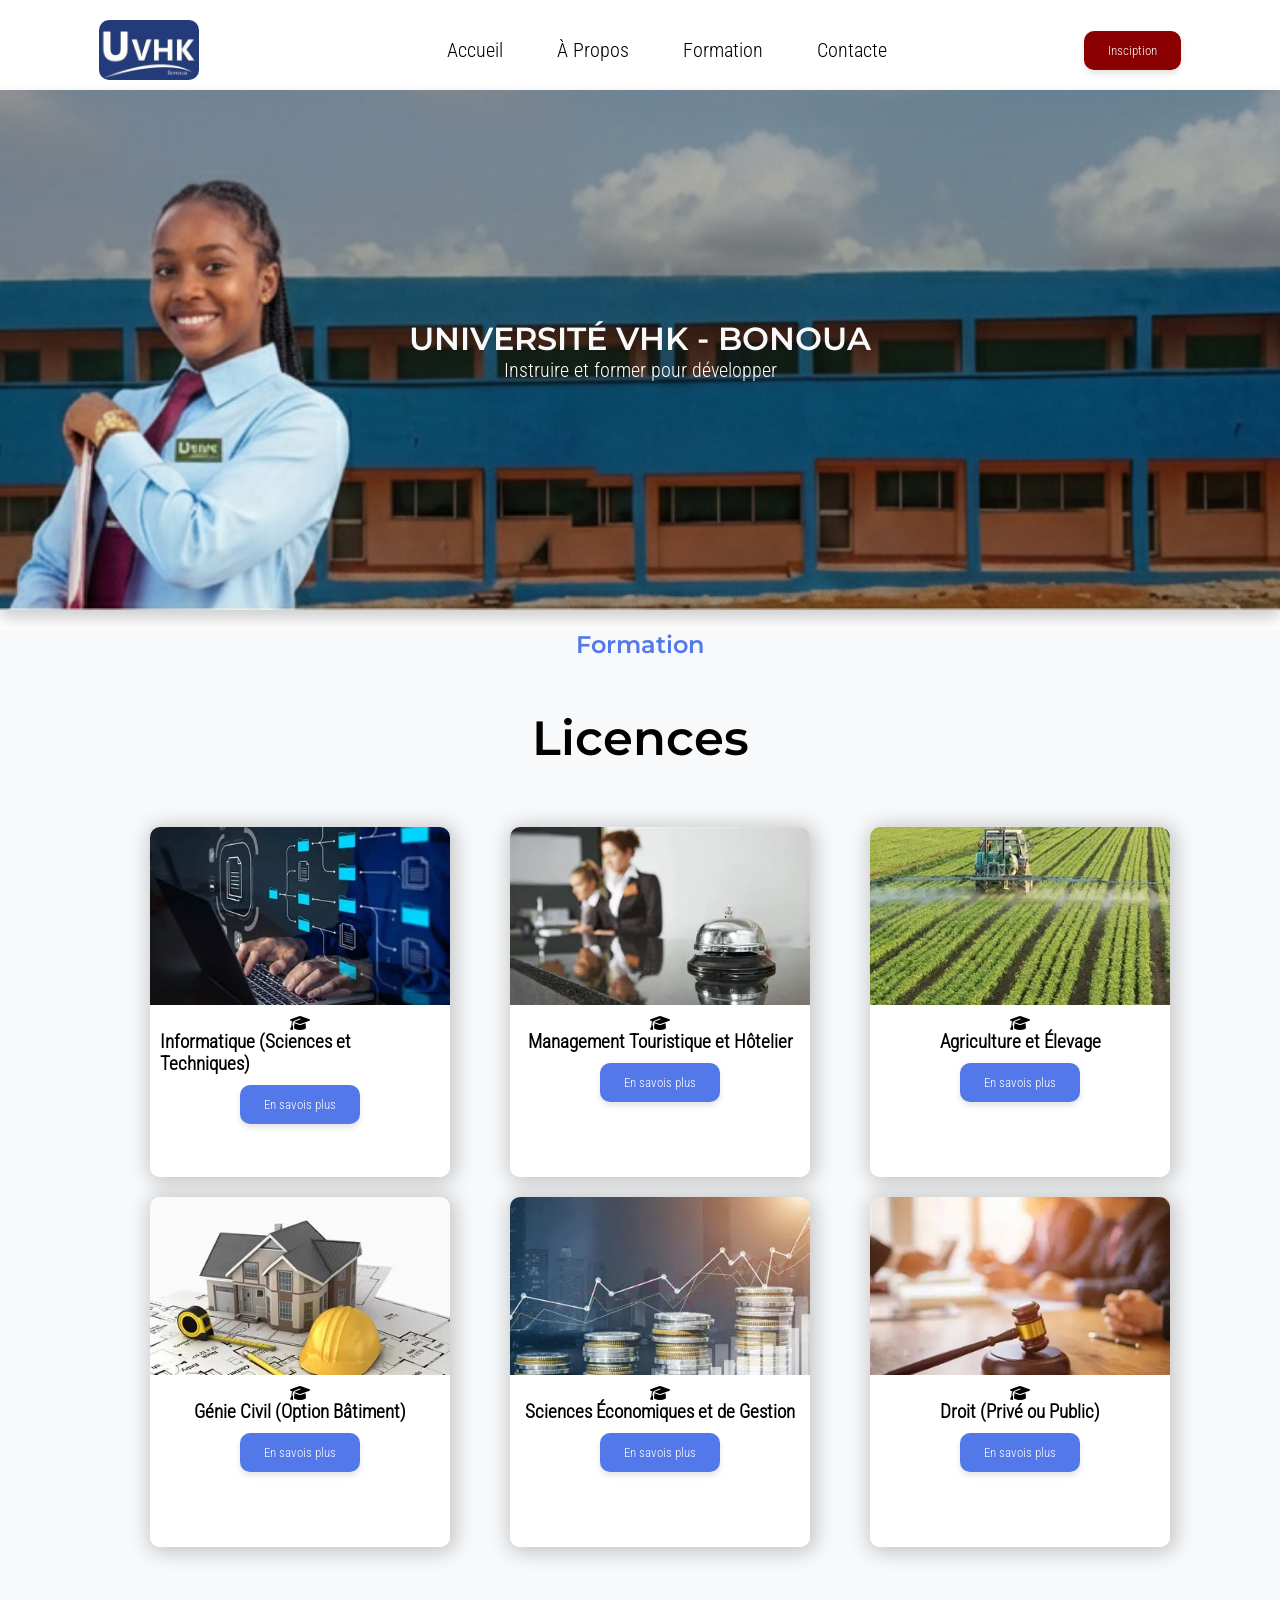
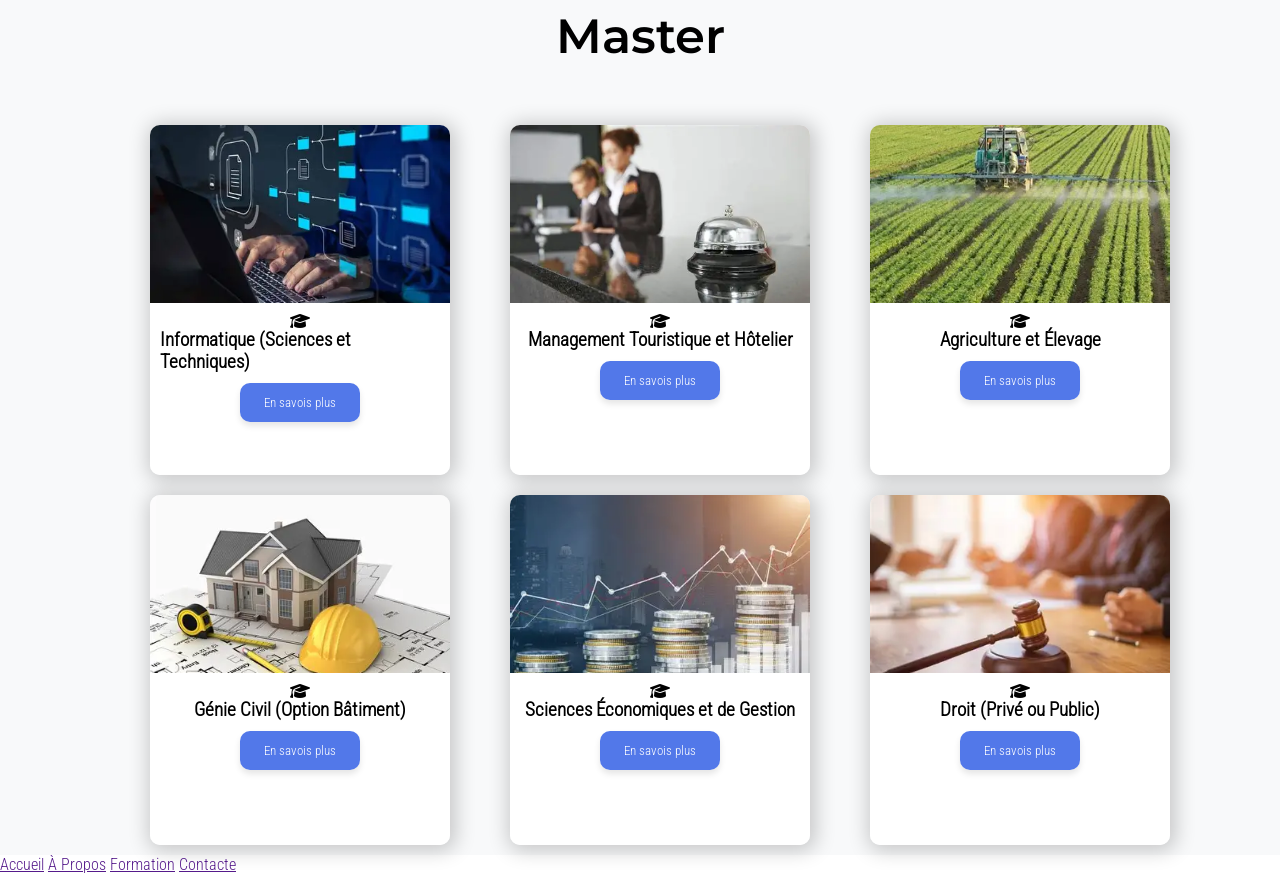
==== index.html @ 83417282 "Ajout des fichiers du site" ====
<!DOCTYPE html>
<html lang="fr">
<head>
    <meta charset="UTF-8">
    <meta name="viewport" content="width=device-width, initial-scale=1.0">
    <link rel="icon" type="img/png" href="/assets/img/logo.webp">
    <link rel="stylesheet" href="./styles/style.css">
    <link rel="stylesheet" href="https://cdnjs.cloudflare.com/ajax/libs/font-awesome/6.5.1/css/all.min.css">
    <title>UVHK</title>
</head>
<body>
    <nav>
        <img src="/assets/img/logo.webp" alt="">
        <div class="ongles">
            <a href="">Accueil</a>
            <a href="">À Propos</a>
            <a href="">Formation</a>
            <a href="">Contacte</a>
        </div>
        <button>Insciption</button>
    </nav>
    <header>
        <h1>UNIVERSITÉ VHK - BONOUA </h1>
        <p>Instruire et former pour développer</p>
    </header>
    <section>
        <div class="main-tittle">
            <h1>Formation</h1>
            <h3 animate__bounce>Licences</h3>
        </div>
        <div class="main-card-top">
            <div class="letf-card">
                <div class="full-card">
                    <div class="card-img">
                        <img src="./assets/img/télécharger.webp" alt="">
                    </div>
                    <div class="card">
                        <i class="fa-sharp fa-solid fa-graduation-cap"></i>
                        <h3>Informatique (Sciences et Techniques)</h3>
                        <button>En savois plus</button>
                    </div>
                </div>
                <div class="full-card">
                    <div class="card-img">
                        <img src="./assets/img/tourisme.webp" alt="">
                    </div>
                    <div class="card">
                        <i class="fa-sharp fa-solid fa-graduation-cap"></i>
                        <h3>Management Touristique et Hôtelier</h3>
                        <button>En savois plus</button>
                    </div>
                </div>   
                <div class="full-card">
                   <div class="card-img">
                        <img src="./assets/img/agriculture(1).webp" alt="">
                    </div>
                    <div class="card">
                        <i class="fa-sharp fa-solid fa-graduation-cap"></i>
                        <h3>Agriculture et Élevage</h3>
                        <button>En savois plus</button>
                    </div> 
                </div>    
            </div>
            <div class="right-card">
                <div class="full-card">
                    <div class="card-img">
                        <img src="/assets/img/batiment.webp" alt="">
                    </div>
                    <div class="card">
                        <i class="fa-sharp fa-solid fa-graduation-cap"></i>
                        <h3>Génie Civil (Option Bâtiment)</h3>
                        <button>En savois plus</button>
                    </div>
                </div>
                <div class="full-card">
                    <div class="card-img">
                        <img src="/assets/img/eco.webp" alt="">
                    </div>
                    <div class="card">
                        <i class="fa-sharp fa-solid fa-graduation-cap"></i>
                        <h3>Sciences Économiques et de Gestion</h3>
                        <button>En savois plus</button>
                    </div>
                </div>
                <div class="full-card">
                    <div class="card-img">
                        <img src="/assets/img/OIP.webp" alt="">
                    </div>
                    <div class="card">
                        <i class="fa-sharp fa-solid fa-graduation-cap"></i>
                        <h3>Droit (Privé ou Public)</h3>
                        <button>En savois plus</button>
                    </div>
                </div>    
            </div>
        </div>
        <div class="main-tittle">
            <h3>Master</h3>
        </div>
        <div class="main-card-bottom">
             <div class="letf-card">
                <div class="full-card">
                    <div class="card-img">
                        <img src="./assets/img/télécharger.webp" alt="">
                    </div>
                    <div class="card">
                        <i class="fa-sharp fa-solid fa-graduation-cap"></i>
                        <h3>Informatique (Sciences et Techniques)</h3>
                        <button>En savois plus</button>
                    </div>
                </div>
                <div class="full-card">
                    <div class="card-img">
                        <img src="./assets/img/tourisme.webp" alt="">
                    </div>
                    <div class="card">
                        <i class="fa-sharp fa-solid fa-graduation-cap"></i>
                        <h3>Management Touristique et Hôtelier</h3>
                        <button>En savois plus</button>
                    </div>
                </div>   
                <div class="full-card">
                   <div class="card-img">
                        <img src="./assets/img/agriculture(1).webp" alt="">
                    </div>
                    <div class="card">
                        <i class="fa-sharp fa-solid fa-graduation-cap"></i>
                        <h3>Agriculture et Élevage</h3>
                        <button>En savois plus</button>
                    </div> 
                </div>    
            </div>
            <div class="right-card">
                <div class="full-card">
                    <div class="card-img">
                        <img src="/assets/img/batiment.webp" alt="">
                    </div>
                    <div class="card">
                        <i class="fa-sharp fa-solid fa-graduation-cap"></i>
                        <h3>Génie Civil (Option Bâtiment)</h3>
                        <button>En savois plus</button>
                    </div>
                </div>
                <div class="full-card">
                    <div class="card-img">
                        <img src="/assets/img/eco.webp" alt="">
                    </div>
                    <div class="card">
                        <i class="fa-sharp fa-solid fa-graduation-cap"></i>
                        <h3>Sciences Économiques et de Gestion</h3>
                        <button>En savois plus</button>
                    </div>
                </div>
                <div class="full-card">
                    <div class="card-img">
                        <img src="/assets/img/OIP.webp" alt="">
                    </div>
                    <div class="card">
                        <i class="fa-sharp fa-solid fa-graduation-cap"></i>
                        <h3>Droit (Privé ou Public)</h3>
                        <button>En savois plus</button>
                    </div>
                </div>    
            </div>
        </div>
    </section>
    <footer>
        <div class="main-left">
            
        </div>
        <div class="ongles">
            <a href="">Accueil</a>
            <a href="">À Propos</a>
            <a href="">Formation</a>
            <a href="">Contacte</a>
        </div>

    </footer>
</body>
</html>
---- styles/style.css ----
@font-face {
    font-family: Montserrat;
    src: url(/assets/fonts/Montserrat-SemiBold.ttf);
}
@font-face {
    font-family: Roboto;
    src: url(/assets/fonts/Roboto_Condensed-Light.ttf);
}


*{
    margin: 0;
    padding: 0;
    font-family: Roboto;
}
p{
    color: #0f2881;
}
nav{
    display: flex;
    align-items: center;
    flex-wrap: wrap;
    min-width: 100%;
    justify-content: space-around;
    margin-top: 10px;
    min-height: 80px;
    box-shadow: 0 0 0 black;
}

nav img{
    max-height: 60px;
    border-radius: 10px;
}

nav .ongles a{
    margin-left: 50px;
    text-decoration: none;
    color: black;
    transition: 0.2s;
    font-size: 20px;
}
nav .ongles a:hover{
    color: #C5A059;
}
nav button{
    background: #8B0000;
    border-radius:  10px;
    color: white;
    padding: 12px 24px;
    border: none;
    cursor: pointer;
    transition: all 0.3s ease; 
    box-shadow: 0 4px 6px rgba(0,0,0,0.1);
}
nav button:hover{
    transform: translate(-3px);
    box-shadow: 0 8px 15px rgba(0,0,0,0.2);
    background-color: #30914a;
}
header{
    display: flex;
    flex-direction: column;
    justify-content: center;
    align-items: center;
    padding: 10px;
    background:url(/assets/img/header.png) center/cover;
    min-width: 100vh;
    min-height: 500px;
    box-shadow: 0 8px 15px rgba(0,0,0,0.2);
}
header h1{
    color: #F8F9FA;
    font-family: Montserrat;
}
header p{
    color: white;
    font-size: 20px;
}
section{
    display: flex;
    flex-direction: column;
    flex-wrap: wrap;
    gap: 50px;
    width: 100%;
    margin-top: 20px;
    background: #F8F9FA;
}
section h1{
    color: #3b66e7e1;
    font-family: Montserrat;
    font-size: 1.5em;
}
section .main-tittle{
    display: flex;
    flex-direction: column;
    flex-wrap: wrap;
    gap: 50px;
    align-content: space-around;
    align-items: center;
}

section .main-tittle h3{
    font-size: 3em;
    /* margin-left: 20px; */
    font-family: Montserrat;
    /* color: #3b66e7e1; */
}
section .main-card-top{
    display: flex;
    flex-direction: column;
    flex-wrap: wrap; 
    width: 100%;

}
section .letf-card{
    display: flex;
    justify-content: center;
    width: 100%;

}
section .full-card{
    display: flex;
    flex-direction: column;
    margin: 10px;
    margin-left: 50px;
    border-radius: 10px;
    box-shadow: 2px 2px 20px 4px rgba(0, 0, 0, 0.2);
    height: 350px;
    width: 300px;
    transition: all 0.2s ease;
    transition: transform 1s ease;
}
section .full-card:hover{
    transform: translate(3px);
    box-shadow: 0 0 6px 0px black;
    transform: scale(1.05) ;
}
section .card-img{
    overflow: hidden;
}
section .card-img img{
    max-height: 200px;
    border-radius: 10px 10px 0px 0;
    width: 100%;
    object-fit: cover;
    transition: transform 1s ease-in-out;
}
section .full-card:hover .card-img img{
    transform: scale(1.1) ;
}

section .card{
    display: flex;
    flex-direction: column;
    align-items: center;
    background: #ffffff;
    height: 100px;
    padding: 10px;
    /* border: 2px black solid; */
    height: 50%;
    border-radius: 0 0 10px 10px;
}
section .card button{
    margin-top: 10px;
    background: #3b66e7e1;
    border-radius:  10px;
    color: white;
    padding: 12px 24px;
    border: none;
    cursor: pointer;
    transition: all 0.3s ease; 
    box-shadow: 0 4px 6px rgba(0,0,0,0.1);   
}
section .card button:hover{
    transform: translate(-3px);
    box-shadow: 0 8px 15px rgba(0,0,0,0.2);
    background-color: #a4abc8;
}
section .right-card{
    display: flex;
    justify-content: center;
    width: 100%;
}
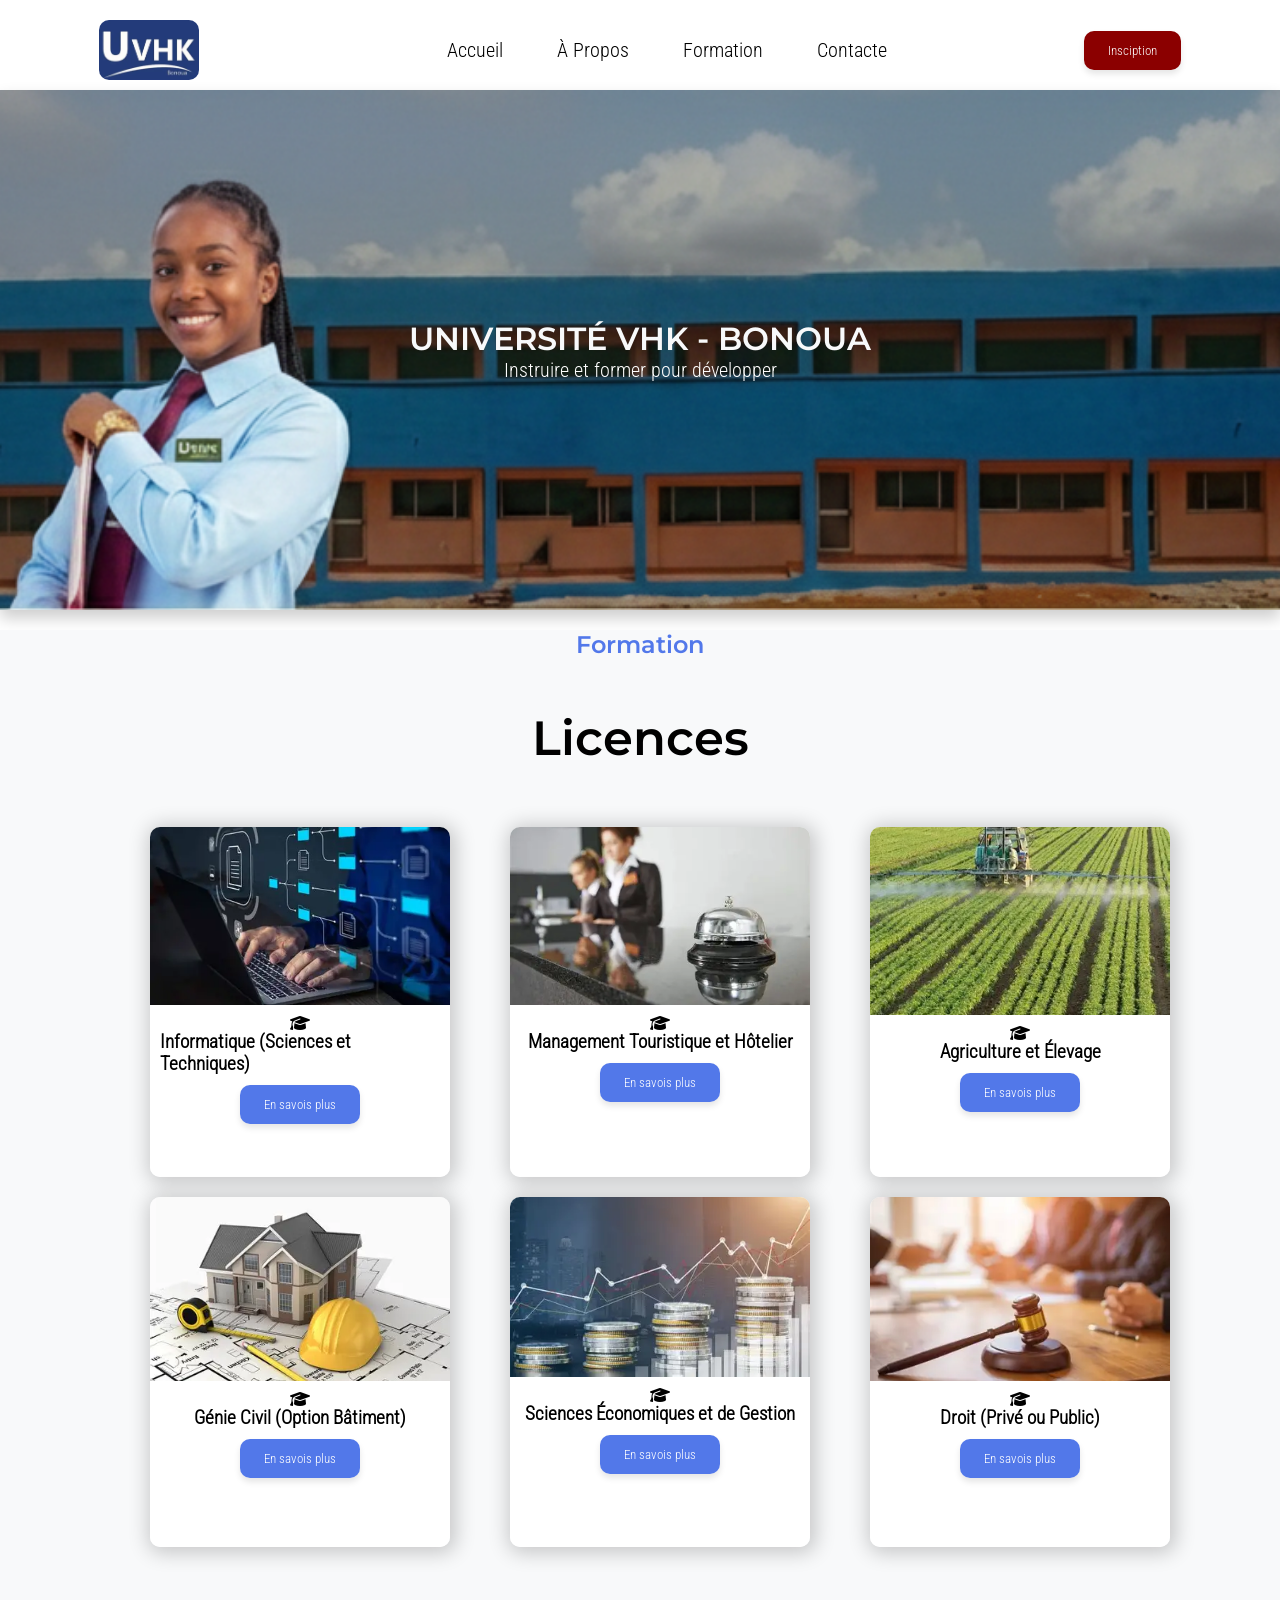
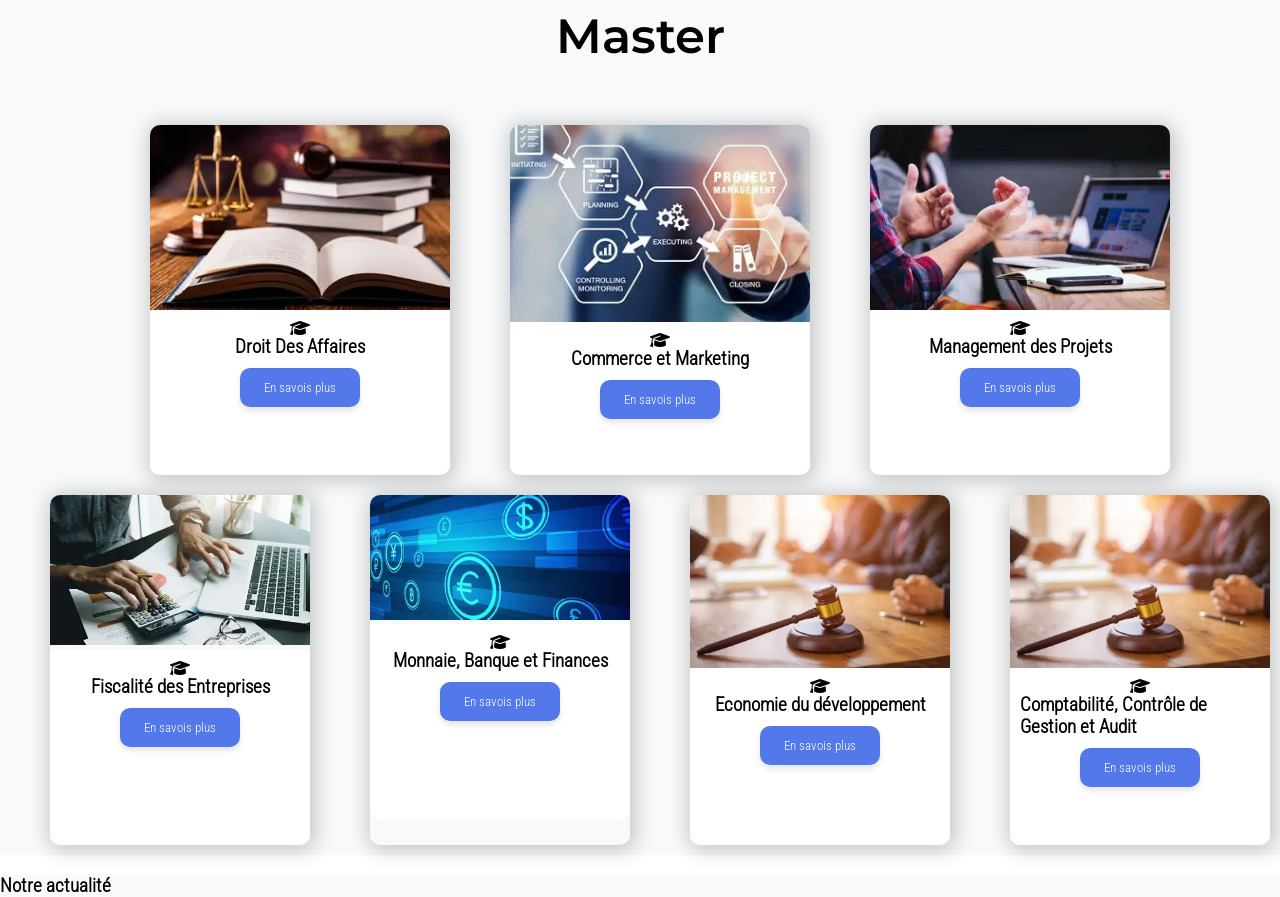
==== commit 1c8e319b: "correction des bug et construction de la partie actualiter" ====
--- a/index.html
+++ b/index.html
@@ -23,158 +23,163 @@
         <h1>UNIVERSITÉ VHK - BONOUA </h1>
         <p>Instruire et former pour développer</p>
     </header>
-    <section>
-        <div class="main-tittle">
-            <h1>Formation</h1>
-            <h3 animate__bounce>Licences</h3>
-        </div>
-        <div class="main-card-top">
-            <div class="letf-card">
-                <div class="full-card">
+    <article>
+        <section>
+            <div class="main-tittle">
+                <h1>Formation</h1>
+                <h3 animate__bounce>Licences</h3>
+            </div>
+            <div class="main-card-top">
+                <div class="letf-card">
+                    <div class="full-card">
+                        <div class="card-img">
+                            <img src="./assets/img/télécharger.webp" alt="">
+                        </div>
+                        <div class="card">
+                            <i class="fa-sharp fa-solid fa-graduation-cap"></i>
+                            <h3>Informatique (Sciences et Techniques)</h3>
+                            <button>En savois plus</button>
+                        </div>
+                    </div>
+                    <div class="full-card">
+                        <div class="card-img">
+                            <img src="./assets/img/tourisme.webp" alt="">
+                        </div>
+                        <div class="card">
+                            <i class="fa-sharp fa-solid fa-graduation-cap"></i>
+                            <h3>Management Touristique et Hôtelier</h3>
+                            <button>En savois plus</button>
+                        </div>
+                    </div>   
+                    <div class="full-card">
                     <div class="card-img">
-                        <img src="./assets/img/télécharger.webp" alt="">
+                            <img src="./assets/img/agriculture(1).webp" alt="">
+                        </div>
+                        <div class="card">
+                            <i class="fa-sharp fa-solid fa-graduation-cap"></i>
+                            <h3>Agriculture et Élevage</h3>
+                            <button>En savois plus</button>
+                        </div> 
+                    </div>    
+                </div>
+                <div class="right-card">
+                    <div class="full-card">
+                        <div class="card-img">
+                            <img src="/assets/img/batiment.webp" alt="">
+                        </div>
+                        <div class="card">
+                            <i class="fa-sharp fa-solid fa-graduation-cap"></i>
+                            <h3>Génie Civil (Option Bâtiment)</h3>
+                            <button>En savois plus</button>
+                        </div>
                     </div>
-                    <div class="card">
-                        <i class="fa-sharp fa-solid fa-graduation-cap"></i>
-                        <h3>Informatique (Sciences et Techniques)</h3>
-                        <button>En savois plus</button>
+                    <div class="full-card">
+                        <div class="card-img">
+                            <img src="/assets/img/eco.webp" alt="">
+                        </div>
+                        <div class="card">
+                            <i class="fa-sharp fa-solid fa-graduation-cap"></i>
+                            <h3>Sciences Économiques et de Gestion</h3>
+                            <button>En savois plus</button>
+                        </div>
                     </div>
+                    <div class="full-card">
+                        <div class="card-img">
+                            <img src="/assets/img/OIP.webp" alt="">
+                        </div>
+                        <div class="card">
+                            <i class="fa-sharp fa-solid fa-graduation-cap"></i>
+                            <h3>Droit (Privé ou Public)</h3>
+                            <button>En savois plus</button>
+                        </div>
+                    </div>    
                 </div>
-                <div class="full-card">
+            </div>
+            <div class="main-tittle">
+                <h3>Master</h3>
+            </div>
+            <div class="main-card-bottom">
+                <div class="letf-card">
+                    <div class="full-card">
+                        <div class="card-img">
+                            <img src="./assets/img/DroitDesAffaires.webp" alt="">
+                        </div>
+                        <div class="card">
+                            <i class="fa-sharp fa-solid fa-graduation-cap"></i>
+                            <h3>Droit Des Affaires</h3>
+                            <button>En savois plus</button>
+                        </div>
+                    </div>
+                    <div class="full-card">
+                        <div class="card-img">
+                            <img src="./assets/img/commerce.webp" alt="">
+                        </div>
+                        <div class="card">
+                            <i class="fa-sharp fa-solid fa-graduation-cap"></i>
+                            <h3>Commerce et Marketing</h3>
+                            <button>En savois plus</button>
+                        </div>
+                    </div>   
+                    <div class="full-card">
                     <div class="card-img">
-                        <img src="./assets/img/tourisme.webp" alt="">
+                            <img src="./assets/img/Management.webp" alt="">
+                        </div>
+                        <div class="card">
+                            <i class="fa-sharp fa-solid fa-graduation-cap"></i>
+                            <h3>Management des Projets</h3>
+                            <button>En savois plus</button>
+                        </div> 
+                    </div>    
+                </div>
+                <div class="right-card">
+                    <div class="full-card">
+                        <div class="card-img">
+                            <img src="/assets/img/Fiscalite.webp" alt="">
+                        </div>
+                        <div class="card">
+                            <i class="fa-sharp fa-solid fa-graduation-cap"></i>
+                            <h3>Fiscalité des Entreprises</h3>
+                            <button>En savois plus</button>
+                        </div>
                     </div>
-                    <div class="card">
-                        <i class="fa-sharp fa-solid fa-graduation-cap"></i>
-                        <h3>Management Touristique et Hôtelier</h3>
-                        <button>En savois plus</button>
+                    <div class="full-card">
+                        <div class="card-img">
+                            <img src="/assets/img/monnaie.webp" alt="">
+                        </div>
+                        <div class="card">
+                            <i class="fa-sharp fa-solid fa-graduation-cap"></i>
+                            <h3>Monnaie, Banque et Finances</h3>
+                            <button>En savois plus</button>
+                        </div>
                     </div>
-                </div>   
-                <div class="full-card">
-                   <div class="card-img">
-                        <img src="./assets/img/agriculture(1).webp" alt="">
-                    </div>
-                    <div class="card">
-                        <i class="fa-sharp fa-solid fa-graduation-cap"></i>
-                        <h3>Agriculture et Élevage</h3>
-                        <button>En savois plus</button>
+                    <div class="full-card">
+                        <div class="card-img">
+                            <img src="/assets/img/OIP.webp" alt="">
+                        </div>
+                        <div class="card">
+                            <i class="fa-sharp fa-solid fa-graduation-cap"></i>
+                            <h3>Economie du développement</h3>
+                            <button>En savois plus</button>
+                        </div>
                     </div> 
-                </div>    
+                    <div class="full-card">
+                        <div class="card-img">
+                            <img src="/assets/img/OIP.webp" alt="">
+                        </div>
+                        <div class="card">
+                            <i class="fa-sharp fa-solid fa-graduation-cap"></i>
+                            <h3>Comptabilité, Contrôle de Gestion et Audit</h3>
+                            <button>En savois plus</button>
+                        </div>
+                    </div>    
+                </div>
             </div>
-            <div class="right-card">
-                <div class="full-card">
-                    <div class="card-img">
-                        <img src="/assets/img/batiment.webp" alt="">
-                    </div>
-                    <div class="card">
-                        <i class="fa-sharp fa-solid fa-graduation-cap"></i>
-                        <h3>Génie Civil (Option Bâtiment)</h3>
-                        <button>En savois plus</button>
-                    </div>
-                </div>
-                <div class="full-card">
-                    <div class="card-img">
-                        <img src="/assets/img/eco.webp" alt="">
-                    </div>
-                    <div class="card">
-                        <i class="fa-sharp fa-solid fa-graduation-cap"></i>
-                        <h3>Sciences Économiques et de Gestion</h3>
-                        <button>En savois plus</button>
-                    </div>
-                </div>
-                <div class="full-card">
-                    <div class="card-img">
-                        <img src="/assets/img/OIP.webp" alt="">
-                    </div>
-                    <div class="card">
-                        <i class="fa-sharp fa-solid fa-graduation-cap"></i>
-                        <h3>Droit (Privé ou Public)</h3>
-                        <button>En savois plus</button>
-                    </div>
-                </div>    
-            </div>
-        </div>
-        <div class="main-tittle">
-            <h3>Master</h3>
-        </div>
-        <div class="main-card-bottom">
-             <div class="letf-card">
-                <div class="full-card">
-                    <div class="card-img">
-                        <img src="./assets/img/télécharger.webp" alt="">
-                    </div>
-                    <div class="card">
-                        <i class="fa-sharp fa-solid fa-graduation-cap"></i>
-                        <h3>Informatique (Sciences et Techniques)</h3>
-                        <button>En savois plus</button>
-                    </div>
-                </div>
-                <div class="full-card">
-                    <div class="card-img">
-                        <img src="./assets/img/tourisme.webp" alt="">
-                    </div>
-                    <div class="card">
-                        <i class="fa-sharp fa-solid fa-graduation-cap"></i>
-                        <h3>Management Touristique et Hôtelier</h3>
-                        <button>En savois plus</button>
-                    </div>
-                </div>   
-                <div class="full-card">
-                   <div class="card-img">
-                        <img src="./assets/img/agriculture(1).webp" alt="">
-                    </div>
-                    <div class="card">
-                        <i class="fa-sharp fa-solid fa-graduation-cap"></i>
-                        <h3>Agriculture et Élevage</h3>
-                        <button>En savois plus</button>
-                    </div> 
-                </div>    
-            </div>
-            <div class="right-card">
-                <div class="full-card">
-                    <div class="card-img">
-                        <img src="/assets/img/batiment.webp" alt="">
-                    </div>
-                    <div class="card">
-                        <i class="fa-sharp fa-solid fa-graduation-cap"></i>
-                        <h3>Génie Civil (Option Bâtiment)</h3>
-                        <button>En savois plus</button>
-                    </div>
-                </div>
-                <div class="full-card">
-                    <div class="card-img">
-                        <img src="/assets/img/eco.webp" alt="">
-                    </div>
-                    <div class="card">
-                        <i class="fa-sharp fa-solid fa-graduation-cap"></i>
-                        <h3>Sciences Économiques et de Gestion</h3>
-                        <button>En savois plus</button>
-                    </div>
-                </div>
-                <div class="full-card">
-                    <div class="card-img">
-                        <img src="/assets/img/OIP.webp" alt="">
-                    </div>
-                    <div class="card">
-                        <i class="fa-sharp fa-solid fa-graduation-cap"></i>
-                        <h3>Droit (Privé ou Public)</h3>
-                        <button>En savois plus</button>
-                    </div>
-                </div>    
-            </div>
-        </div>
-    </section>
-    <footer>
-        <div class="main-left">
-            
-        </div>
-        <div class="ongles">
-            <a href="">Accueil</a>
-            <a href="">À Propos</a>
-            <a href="">Formation</a>
-            <a href="">Contacte</a>
-        </div>
+        </section>
+        <section>
+            <h3>Notre actualité</h3>
 
-    </footer>
+        </section>
+    </article>
+
 </body>
 </html>
--- a/styles/style.css
+++ b/styles/style.css
@@ -134,19 +134,22 @@
     transform: translate(3px);
     box-shadow: 0 0 6px 0px black;
     transform: scale(1.05) ;
+    border-radius: 10px;
 }
 section .card-img{
     overflow: hidden;
+    max-height: 200px;
 }
 section .card-img img{
-    max-height: 200px;
+    max-height: 100%;
     border-radius: 10px 10px 0px 0;
     width: 100%;
     object-fit: cover;
-    transition: transform 1s ease-in-out;
+    transition: transform 0.5s ease-in-out;
 }
 section .full-card:hover .card-img img{
     transform: scale(1.1) ;
+    border-radius: 10px 10px 0px 0;
 }
 
 section .card{
@@ -181,5 +184,10 @@
     justify-content: center;
     width: 100%;
 }
+section .main-card-bottom{
+    display: flex;
+    flex-direction: column;
+    flex-wrap: wrap; 
+    width: 100%;
+}
 
-
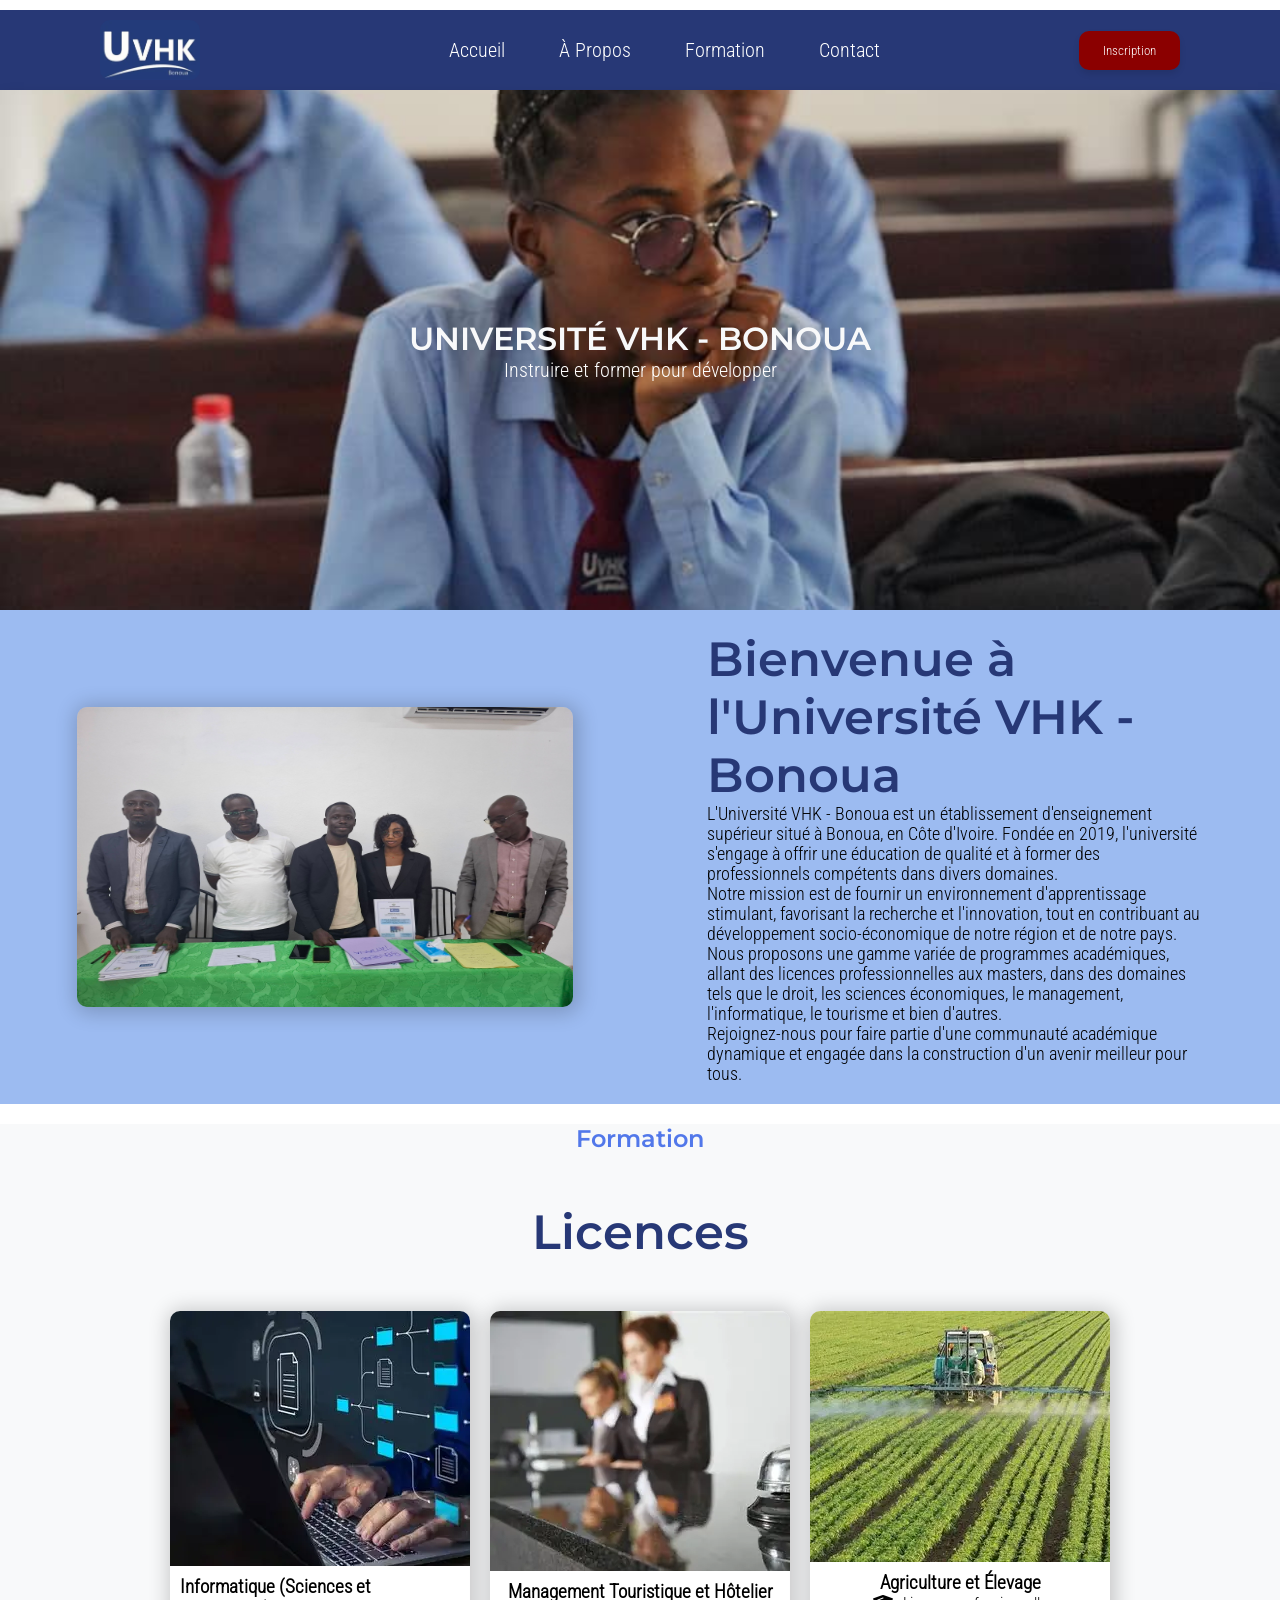
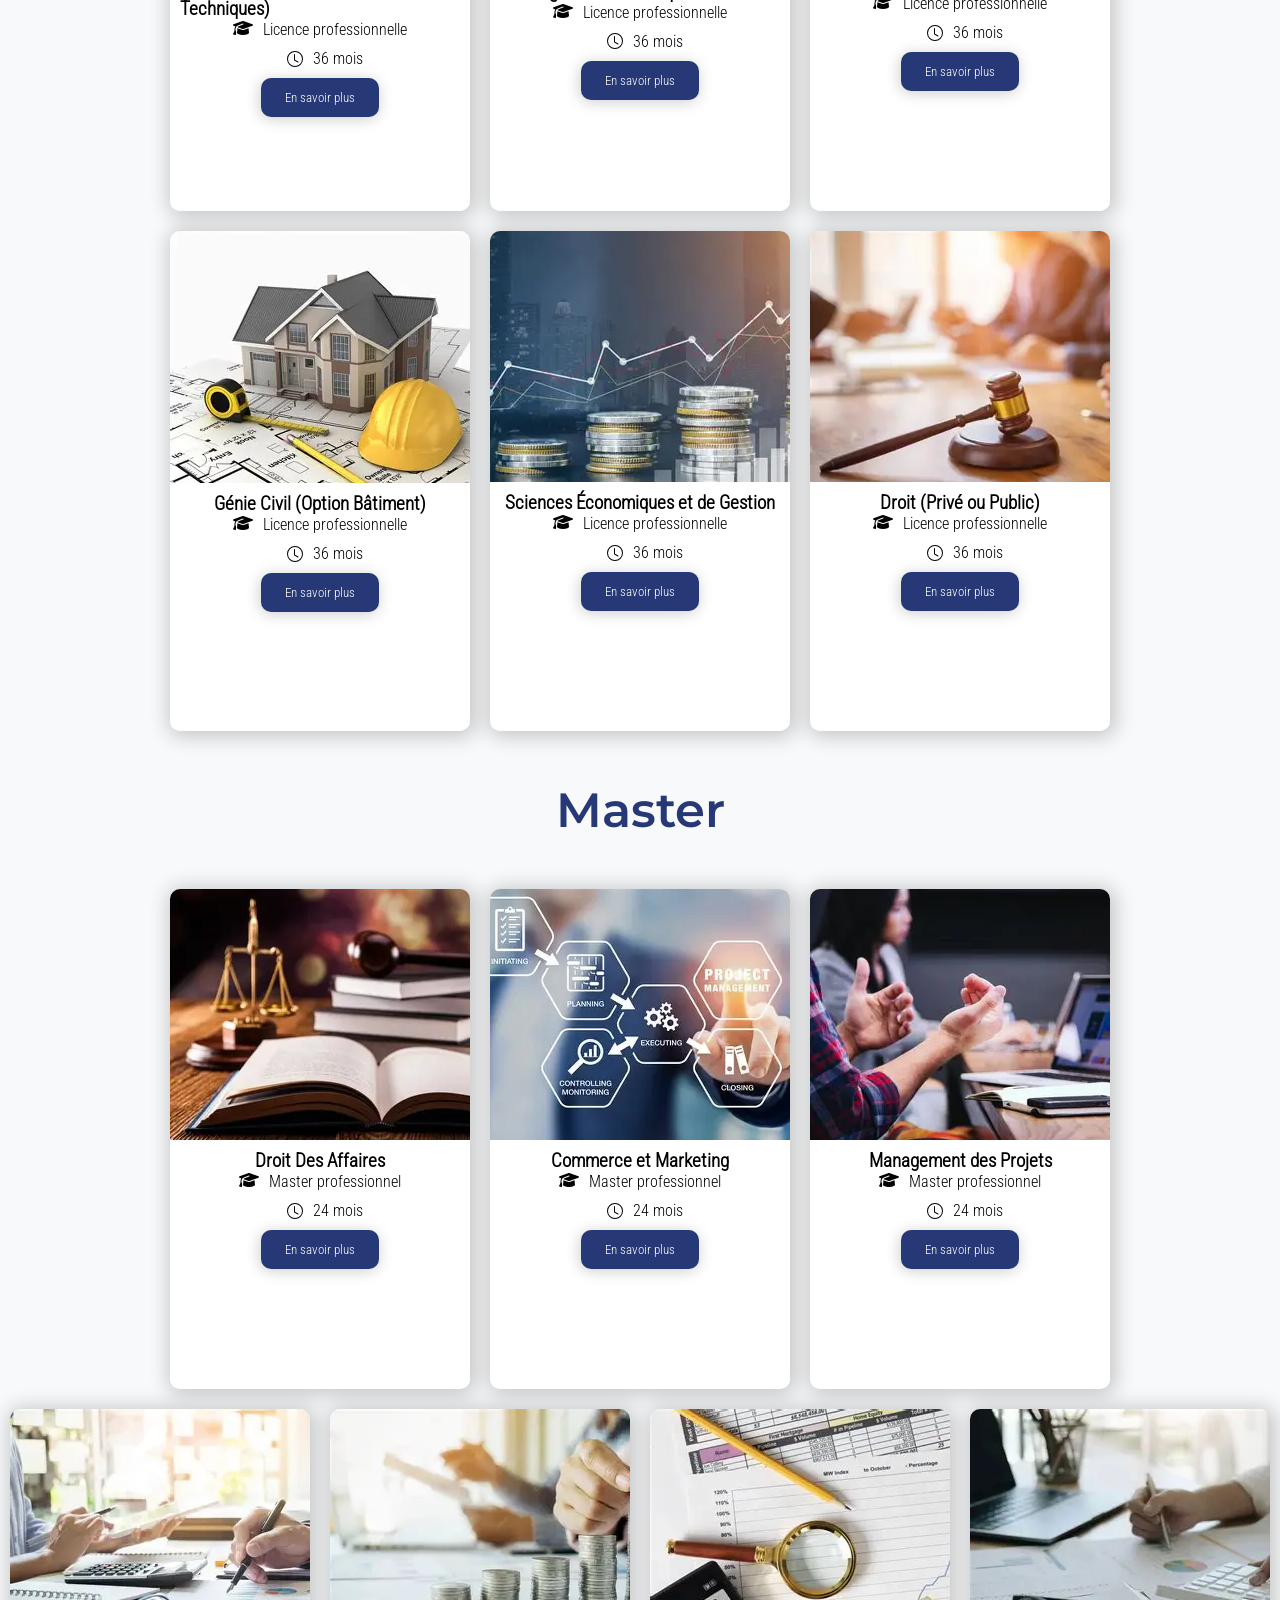
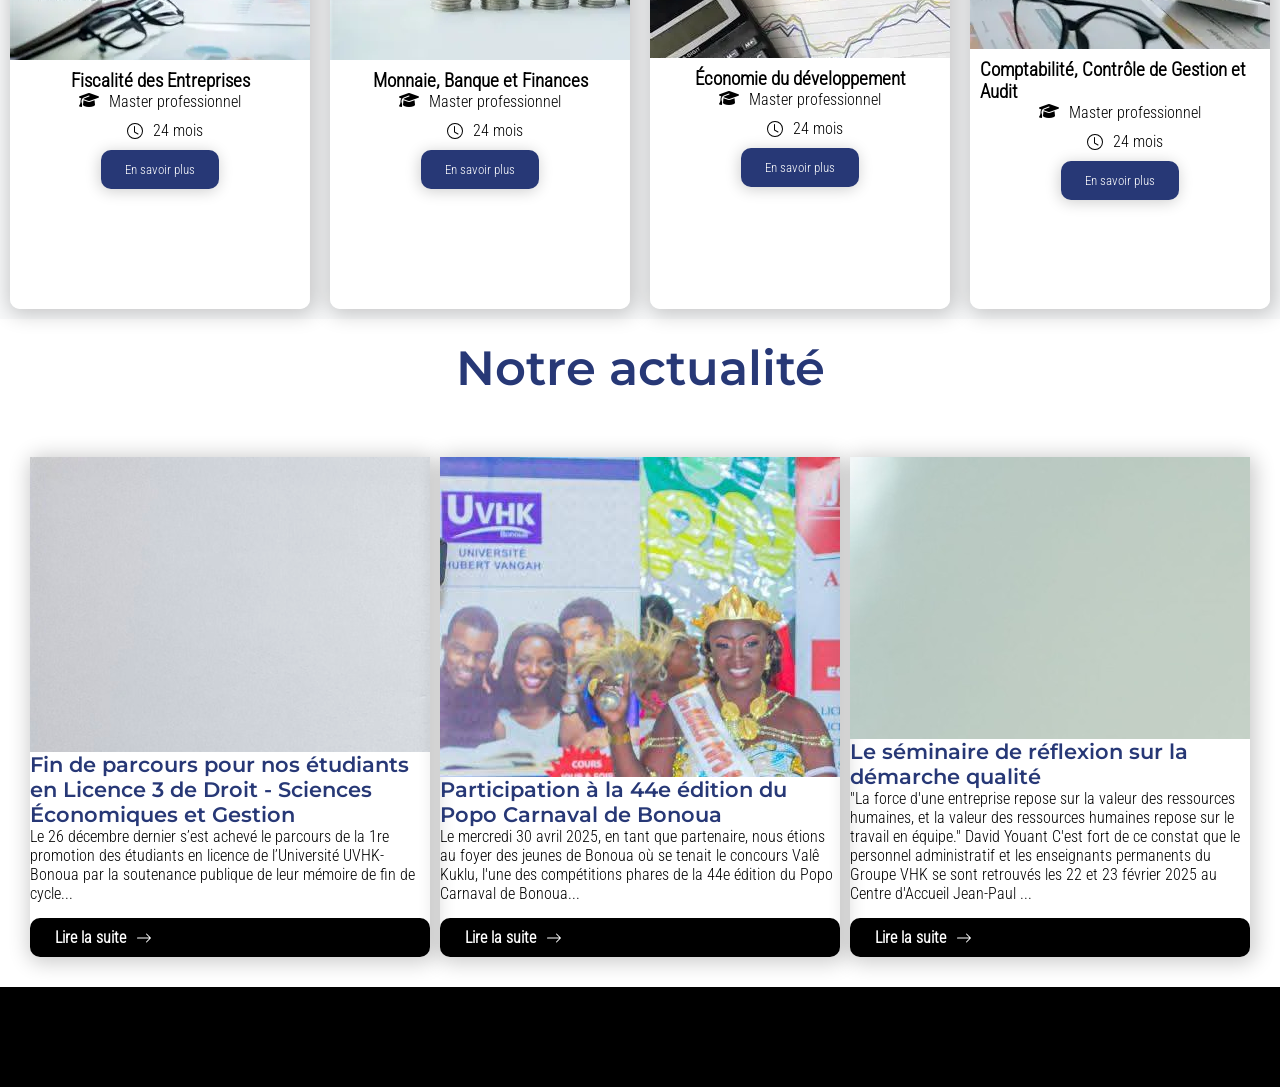
==== commit 6162257c: "Fin de la partie apropos et debut de formation" ====
--- a/index.html
+++ b/index.html
@@ -12,19 +12,31 @@
     <nav>
         <img src="/assets/img/logo.webp" alt="">
         <div class="ongles">
-            <a href="">Accueil</a>
-            <a href="">À Propos</a>
+            <a href="index.html">Accueil</a>
+            <a href="a_propos.html">À Propos</a>
             <a href="">Formation</a>
-            <a href="">Contacte</a>
+            <a href="">Contact</a>
         </div>
-        <button>Insciption</button>
+        <button>Inscription</button>
     </nav>
-    <header>
-        <h1>UNIVERSITÉ VHK - BONOUA </h1>
+    <header class="accueil">
+        <h1>UNIVERSITÉ VHK - BONOUA</h1>
         <p>Instruire et former pour développer</p>
     </header>
+    <div class="main_presentation">
+        <div class="img-main">
+            <img src="./assets/img/actu1.jpg" alt="">
+        </div>
+        <div class="main-pres">
+            <h1>Bienvenue à l'Université VHK - Bonoua</h1>
+            <p>L'Université VHK - Bonoua est un établissement d'enseignement supérieur situé à Bonoua, en Côte d'Ivoire. Fondée en 2019, l'université s'engage à offrir une éducation de qualité et à former des professionnels compétents dans divers domaines.</p>
+            <p>Notre mission est de fournir un environnement d'apprentissage stimulant, favorisant la recherche et l'innovation, tout en contribuant au développement socio-économique de notre région et de notre pays.</p>
+            <p>Nous proposons une gamme variée de programmes académiques, allant des licences professionnelles aux masters, dans des domaines tels que le droit, les sciences économiques, le management, l'informatique, le tourisme et bien d'autres.</p>
+            <p>Rejoignez-nous pour faire partie d'une communauté académique dynamique et engagée dans la construction d'un avenir meilleur pour tous.</p>
+        </div>
+    </div>
     <article>
-        <section>
+        <section class="main">
             <div class="main-tittle">
                 <h1>Formation</h1>
                 <h3 animate__bounce>Licences</h3>
@@ -36,9 +48,19 @@
                             <img src="./assets/img/télécharger.webp" alt="">
                         </div>
                         <div class="card">
-                            <i class="fa-sharp fa-solid fa-graduation-cap"></i>
                             <h3>Informatique (Sciences et Techniques)</h3>
-                            <button>En savois plus</button>
+                            <div class="icon">
+                                <i class="fa-sharp fa-solid fa-graduation-cap"></i>
+                                <p>Licence professionnelle</p>
+                            </div>
+                            <div class="icon2">
+                                <svg xmlns="http://www.w3.org/2000/svg" width="16" height="16" fill="currentColor" class="bi bi-clock" viewBox="0 0 16 16">
+                                    <path d="M8 3.5a.5.5 0 0 0-1 0V9a.5.5 0 0 0 .252.434l3.5 2a.5.5 0 0 0 .496-.868L8 8.71z"/>
+                                    <path d="M8 16A8 8 0 1 0 8 0a8 8 0 0 0 0 16m7-8A7 7 0 1 1 1 8a7 7 0 0 1 14 0"/>
+                                </svg>
+                                <p>36 mois</p>
+                            </div>
+                            <button>En savoir plus</button>
                         </div>
                     </div>
                     <div class="full-card">
@@ -46,21 +68,41 @@
                             <img src="./assets/img/tourisme.webp" alt="">
                         </div>
                         <div class="card">
-                            <i class="fa-sharp fa-solid fa-graduation-cap"></i>
                             <h3>Management Touristique et Hôtelier</h3>
-                            <button>En savois plus</button>
-                        </div>
-                    </div>   
-                    <div class="full-card">
-                    <div class="card-img">
+                            <div class="icon">
+                                <i class="fa-sharp fa-solid fa-graduation-cap"></i>
+                                <p>Licence professionnelle</p>
+                            </div>
+                            <div class="icon2">
+                                    <svg xmlns="http://www.w3.org/2000/svg" width="16" height="16" fill="currentColor" class="bi bi-clock" viewBox="0 0 16 16">
+                                        <path d="M8 3.5a.5.5 0 0 0-1 0V9a.5.5 0 0 0 .252.434l3.5 2a.5.5 0 0 0 .496-.868L8 8.71z"/>
+                                        <path d="M8 16A8 8 0 1 0 8 0a8 8 0 0 0 0 16m7-8A7 7 0 1 1 1 8a7 7 0 0 1 14 0"/>
+                                    </svg>
+                                <p>36 mois</p>
+                            </div>
+                            <button>En savoir plus</button>
+                        </div>
+                    </div>
+                    <div class="full-card">
+                        <div class="card-img">
                             <img src="./assets/img/agriculture(1).webp" alt="">
                         </div>
                         <div class="card">
-                            <i class="fa-sharp fa-solid fa-graduation-cap"></i>
                             <h3>Agriculture et Élevage</h3>
-                            <button>En savois plus</button>
-                        </div> 
-                    </div>    
+                            <div class="icon">
+                                <i class="fa-sharp fa-solid fa-graduation-cap"></i>
+                                <p>Licence professionnelle</p>
+                            </div>
+                            <div class="icon2">
+                                <svg xmlns="http://www.w3.org/2000/svg" width="16" height="16" fill="currentColor" class="bi bi-clock" viewBox="0 0 16 16">
+                                    <path d="M8 3.5a.5.5 0 0 0-1 0V9a.5.5 0 0 0 .252.434l3.5 2a.5.5 0 0 0 .496-.868L8 8.71z"/>
+                                    <path d="M8 16A8 8 0 1 0 8 0a8 8 0 0 0 0 16m7-8A7 7 0 1 1 1 8a7 7 0 0 1 14 0"/>
+                                </svg>
+                                <p>36 mois</p>
+                            </div>
+                            <button>En savoir plus</button>
+                        </div>
+                    </div>
                 </div>
                 <div class="right-card">
                     <div class="full-card">
@@ -68,9 +110,19 @@
                             <img src="/assets/img/batiment.webp" alt="">
                         </div>
                         <div class="card">
-                            <i class="fa-sharp fa-solid fa-graduation-cap"></i>
                             <h3>Génie Civil (Option Bâtiment)</h3>
-                            <button>En savois plus</button>
+                            <div class="icon">
+                                <i class="fa-sharp fa-solid fa-graduation-cap"></i>
+                                <p>Licence professionnelle</p>
+                            </div>
+                            <div class="icon2">
+                                <svg xmlns="http://www.w3.org/2000/svg" width="16" height="16" fill="currentColor" class="bi bi-clock" viewBox="0 0 16 16">
+                                    <path d="M8 3.5a.5.5 0 0 0-1 0V9a.5.5 0 0 0 .252.434l3.5 2a.5.5 0 0 0 .496-.868L8 8.71z"/>
+                                    <path d="M8 16A8 8 0 1 0 8 0a8 8 0 0 0 0 16m7-8A7 7 0 1 1 1 8a7 7 0 0 1 14 0"/>
+                                </svg>
+                                <p>36 mois</p>
+                            </div>
+                            <button>En savoir plus</button>
                         </div>
                     </div>
                     <div class="full-card">
@@ -78,9 +130,19 @@
                             <img src="/assets/img/eco.webp" alt="">
                         </div>
                         <div class="card">
-                            <i class="fa-sharp fa-solid fa-graduation-cap"></i>
                             <h3>Sciences Économiques et de Gestion</h3>
-                            <button>En savois plus</button>
+                            <div class="icon">
+                                <i class="fa-sharp fa-solid fa-graduation-cap"></i>
+                                <p>Licence professionnelle</p>
+                            </div>
+                            <div class="icon2">
+                                <svg xmlns="http://www.w3.org/2000/svg" width="16" height="16" fill="currentColor" class="bi bi-clock" viewBox="0 0 16 16">
+                                    <path d="M8 3.5a.5.5 0 0 0-1 0V9a.5.5 0 0 0 .252.434l3.5 2a.5.5 0 0 0 .496-.868L8 8.71z"/>
+                                    <path d="M8 16A8 8 0 1 0 8 0a8 8 0 0 0 0 16m7-8A7 7 0 1 1 1 8a7 7 0 0 1 14 0"/>
+                                </svg>
+                                <p>36 mois</p>
+                            </div>
+                            <button>En savoir plus</button>
                         </div>
                     </div>
                     <div class="full-card">
@@ -88,11 +150,21 @@
                             <img src="/assets/img/OIP.webp" alt="">
                         </div>
                         <div class="card">
-                            <i class="fa-sharp fa-solid fa-graduation-cap"></i>
                             <h3>Droit (Privé ou Public)</h3>
-                            <button>En savois plus</button>
-                        </div>
-                    </div>    
+                            <div class="icon">
+                                <i class="fa-sharp fa-solid fa-graduation-cap"></i>
+                                <p>Licence professionnelle</p>
+                            </div>
+                            <div class="icon2">
+                                <svg xmlns="http://www.w3.org/2000/svg" width="16" height="16" fill="currentColor" class="bi bi-clock" viewBox="0 0 16 16">
+                                    <path d="M8 3.5a.5.5 0 0 0-1 0V9a.5.5 0 0 0 .252.434l3.5 2a.5.5 0 0 0 .496-.868L8 8.71z"/>
+                                    <path d="M8 16A8 8 0 1 0 8 0a8 8 0 0 0 0 16m7-8A7 7 0 1 1 1 8a7 7 0 0 1 14 0"/>
+                                </svg>
+                                <p>36 mois</p>
+                            </div>
+                            <button>En savoir plus</button>
+                        </div>
+                    </div>
                 </div>
             </div>
             <div class="main-tittle">
@@ -105,9 +177,19 @@
                             <img src="./assets/img/DroitDesAffaires.webp" alt="">
                         </div>
                         <div class="card">
-                            <i class="fa-sharp fa-solid fa-graduation-cap"></i>
                             <h3>Droit Des Affaires</h3>
-                            <button>En savois plus</button>
+                            <div class="icon">
+                                <i class="fa-sharp fa-solid fa-graduation-cap"></i>
+                                <p>Master professionnel</p>
+                            </div>
+                            <div class="icon2">
+                                <svg xmlns="http://www.w3.org/2000/svg" width="16" height="16" fill="currentColor" class="bi bi-clock" viewBox="0 0 16 16">
+                                    <path d="M8 3.5a.5.5 0 0 0-1 0V9a.5.5 0 0 0 .252.434l3.5 2a.5.5 0 0 0 .496-.868L8 8.71z"/>
+                                    <path d="M8 16A8 8 0 1 0 8 0a8 8 0 0 0 0 16m7-8A7 7 0 1 1 1 8a7 7 0 0 1 14 0"/>
+                                </svg>
+                                <p>24 mois</p>
+                            </div>
+                            <button>En savoir plus</button>
                         </div>
                     </div>
                     <div class="full-card">
@@ -115,31 +197,61 @@
                             <img src="./assets/img/commerce.webp" alt="">
                         </div>
                         <div class="card">
-                            <i class="fa-sharp fa-solid fa-graduation-cap"></i>
                             <h3>Commerce et Marketing</h3>
-                            <button>En savois plus</button>
-                        </div>
-                    </div>   
-                    <div class="full-card">
-                    <div class="card-img">
+                            <div class="icon">
+                                <i class="fa-sharp fa-solid fa-graduation-cap"></i>
+                                <p>Master professionnel</p>
+                            </div>
+                            <div class="icon2">
+                                <svg xmlns="http://www.w3.org/2000/svg" width="16" height="16" fill="currentColor" class="bi bi-clock" viewBox="0 0 16 16">
+                                    <path d="M8 3.5a.5.5 0 0 0-1 0V9a.5.5 0 0 0 .252.434l3.5 2a.5.5 0 0 0 .496-.868L8 8.71z"/>
+                                    <path d="M8 16A8 8 0 1 0 8 0a8 8 0 0 0 0 16m7-8A7 7 0 1 1 1 8a7 7 0 0 1 14 0"/>
+                                </svg>
+                                <p>24 mois</p>
+                            </div>
+                            <button>En savoir plus</button>
+                        </div>
+                    </div>
+                    <div class="full-card">
+                        <div class="card-img">
                             <img src="./assets/img/Management.webp" alt="">
                         </div>
                         <div class="card">
-                            <i class="fa-sharp fa-solid fa-graduation-cap"></i>
                             <h3>Management des Projets</h3>
-                            <button>En savois plus</button>
-                        </div> 
-                    </div>    
+                            <div class="icon">
+                                <i class="fa-sharp fa-solid fa-graduation-cap"></i>
+                                <p>Master professionnel</p>
+                            </div>
+                            <div class="icon2">
+                                <svg xmlns="http://www.w3.org/2000/svg" width="16" height="16" fill="currentColor" class="bi bi-clock" viewBox="0 0 16 16">
+                                    <path d="M8 3.5a.5.5 0 0 0-1 0V9a.5.5 0 0 0 .252.434l3.5 2a.5.5 0 0 0 .496-.868L8 8.71z"/>
+                                    <path d="M8 16A8 8 0 1 0 8 0a8 8 0 0 0 0 16m7-8A7 7 0 1 1 1 8a7 7 0 0 1 14 0"/>
+                                </svg>
+                                <p>24 mois</p>
+                            </div>
+                            <button>En savoir plus</button>
+                        </div>
+                    </div>
                 </div>
                 <div class="right-card">
                     <div class="full-card">
                         <div class="card-img">
-                            <img src="/assets/img/Fiscalite.webp" alt="">
-                        </div>
-                        <div class="card">
-                            <i class="fa-sharp fa-solid fa-graduation-cap"></i>
+                            <img src="/assets/img/fiscalité.webp" alt="">
+                        </div>
+                        <div class="card">
                             <h3>Fiscalité des Entreprises</h3>
-                            <button>En savois plus</button>
+                            <div class="icon">
+                                <i class="fa-sharp fa-solid fa-graduation-cap"></i>
+                                <p>Master professionnel</p>
+                            </div>
+                            <div class="icon2">
+                                <svg xmlns="http://www.w3.org/2000/svg" width="16" height="16" fill="currentColor" class="bi bi-clock" viewBox="0 0 16 16">
+                                    <path d="M8 3.5a.5.5 0 0 0-1 0V9a.5.5 0 0 0 .252.434l3.5 2a.5.5 0 0 0 .496-.868L8 8.71z"/>
+                                    <path d="M8 16A8 8 0 1 0 8 0a8 8 0 0 0 0 16m7-8A7 7 0 1 1 1 8a7 7 0 0 1 14 0"/>
+                                </svg>
+                                <p>24 mois</p>
+                            </div>
+                            <button>En savoir plus</button>
                         </div>
                     </div>
                     <div class="full-card">
@@ -147,39 +259,116 @@
                             <img src="/assets/img/monnaie.webp" alt="">
                         </div>
                         <div class="card">
-                            <i class="fa-sharp fa-solid fa-graduation-cap"></i>
                             <h3>Monnaie, Banque et Finances</h3>
-                            <button>En savois plus</button>
-                        </div>
-                    </div>
-                    <div class="full-card">
-                        <div class="card-img">
-                            <img src="/assets/img/OIP.webp" alt="">
-                        </div>
-                        <div class="card">
-                            <i class="fa-sharp fa-solid fa-graduation-cap"></i>
-                            <h3>Economie du développement</h3>
-                            <button>En savois plus</button>
-                        </div>
-                    </div> 
-                    <div class="full-card">
-                        <div class="card-img">
-                            <img src="/assets/img/OIP.webp" alt="">
-                        </div>
-                        <div class="card">
-                            <i class="fa-sharp fa-solid fa-graduation-cap"></i>
+                            <div class="icon">
+                                <i class="fa-sharp fa-solid fa-graduation-cap"></i>
+                                <p>Master professionnel</p>
+                            </div>
+                            <div class="icon2">
+                                <svg xmlns="http://www.w3.org/2000/svg" width="16" height="16" fill="currentColor" class="bi bi-clock" viewBox="0 0 16 16">
+                                    <path d="M8 3.5a.5.5 0 0 0-1 0V9a.5.5 0 0 0 .252.434l3.5 2a.5.5 0 0 0 .496-.868L8 8.71z"/>
+                                    <path d="M8 16A8 8 0 1 0 8 0a8 8 0 0 0 0 16m7-8A7 7 0 1 1 1 8a7 7 0 0 1 14 0"/>
+                                </svg>
+                                <p>24 mois</p>
+                            </div>
+                            <button>En savoir plus</button>
+                        </div>
+                    </div>
+                    <div class="full-card">
+                        <div class="card-img">
+                            <img src="/assets/img/EcoEtDevel.webp" alt="">
+                        </div>
+                        <div class="card">
+                            <h3>Économie du développement</h3>
+                            <div class="icon">
+                                <i class="fa-sharp fa-solid fa-graduation-cap"></i>
+                                <p>Master professionnel</p>
+                            </div>
+                            <div class="icon2">
+                                <svg xmlns="http://www.w3.org/2000/svg" width="16" height="16" fill="currentColor" class="bi bi-clock" viewBox="0 0 16 16">
+                                    <path d="M8 3.5a.5.5 0 0 0-1 0V9a.5.5 0 0 0 .252.434l3.5 2a.5.5 0 0 0 .496-.868L8 8.71z"/>
+                                    <path d="M8 16A8 8 0 1 0 8 0a8 8 0 0 0 0 16m7-8A7 7 0 1 1 1 8a7 7 0 0 1 14 0"/>
+                                </svg>
+                                <p>24 mois</p>
+                            </div>
+                            <button>En savoir plus</button>
+                        </div>
+                    </div>
+                    <div class="full-card">
+                        <div class="card-img">
+                            <img src="/assets/img/Compta.webp" alt="">
+                        </div>
+                        <div class="card">
                             <h3>Comptabilité, Contrôle de Gestion et Audit</h3>
-                            <button>En savois plus</button>
-                        </div>
-                    </div>    
+                            <div class="icon">
+                                <i class="fa-sharp fa-solid fa-graduation-cap"></i>
+                                <p>Master professionnel</p>
+                            </div>
+                            <div class="icon2">
+                                <svg xmlns="http://www.w3.org/2000/svg" width="16" height="16" fill="currentColor" class="bi bi-clock" viewBox="0 0 16 16">
+                                    <path d="M8 3.5a.5.5 0 0 0-1 0V9a.5.5 0 0 0 .252.434l3.5 2a.5.5 0 0 0 .496-.868L8 8.71z"/>
+                                    <path d="M8 16A8 8 0 1 0 8 0a8 8 0 0 0 0 16m7-8A7 7 0 1 1 1 8a7 7 0 0 1 14 0"/>
+                                </svg>
+                                <p>24 mois</p>
+                            </div>
+                            <button>En savoir plus</button>
+                        </div>
+                    </div>
                 </div>
             </div>
         </section>
-        <section>
-            <h3>Notre actualité</h3>
-
+        <section class="actuality-section">
+            <h1>Notre actualité</h1>
+                <div class="actuality">
+                    <div class="actuality-card">
+                        <div class="card-img">
+                            <img src="/assets/img/actu5.jpg" alt="">
+                        </div>
+                        <div class="card">
+                            <h3>Fin de parcours pour nos étudiants en Licence 3 de Droit - Sciences Économiques et Gestion</h3>
+                            <p>Le 26 décembre dernier s’est achevé le parcours de la 1re promotion des étudiants en licence de l’Université UVHK-Bonoua par la soutenance publique de leur mémoire de fin de cycle...</p>
+                            <a href="#" class="btn-read-more">Lire la suite    
+                                <svg xmlns="http://www.w3.org/2000/svg" width="16" height="16" fill="currentColor" class="bi bi-arrow-right" viewBox="0 0 16 16">
+                                    <path fill-rule="evenodd" d="M1 8a.5.5 0 0 1 .5-.5h11.793l-3.147-3.146a.5.5 0 0 1 .708-.708l4 4a.5.5 0 0 1 0 .708l-4 4a.5.5 0 0 1-.708-.708L13.293 8.5H1.5A.5.5 0 0 1 1 8"/>
+                                </svg>
+                            </a>
+                        </div>
+                    </div>
+                    <div class="actuality-card">
+                        <div class="card-img">
+                            <img src="/assets/img/actualités.jpg" alt="">
+                        </div>
+                        <div class="card">
+                            <h3>Participation à la 44e édition du Popo Carnaval de Bonoua</h3>
+                            <p>Le mercredi 30 avril 2025, en tant que partenaire, nous étions au foyer des jeunes de Bonoua où se tenait le concours Valê Kuklu, l'une des compétitions phares de la 44e édition du Popo Carnaval de Bonoua...</p>
+                            <a href="#" class="btn-read-more">Lire la suite    
+                                <svg xmlns="http://www.w3.org/2000/svg" width="16" height="16" fill="currentColor" class="bi bi-arrow-right" viewBox="0 0 16 16">
+                                    <path fill-rule="evenodd" d="M1 8a.5.5 0 0 1 .5-.5h11.793l-3.147-3.146a.5.5 0 0 1 .708-.708l4 4a.5.5 0 0 1 0 .708l-4 4a.5.5 0 0 1-.708-.708L13.293 8.5H1.5A.5.5 0 0 1 1 8"/>
+                                </svg>
+                            </a>
+                        </div>
+                     </div>
+                    <div class="actuality-card">
+                        <div class="card-img">
+                            <img src="/assets/img/actually.jpg" alt="">
+                        </div>
+                        <div class="card">
+                            <h3>Le séminaire de réflexion sur la démarche qualité</h3>
+                            <p>"La force d'une entreprise repose sur la valeur des ressources humaines, et la valeur des ressources humaines repose sur le travail en équipe." David Youant
+                            C'est fort de ce constat que le personnel administratif et les enseignants permanents du Groupe VHK se sont retrouvés les 22 et 23 février 2025 au Centre d'Accueil Jean-Paul ...</p>
+                            <a href="#" class="btn-read-more">Lire la suite    
+                                <svg xmlns="http://www.w3.org/2000/svg" width="16" height="16" fill="currentColor" class="bi bi-arrow-right" viewBox="0 0 16 16">
+                                    <path fill-rule="evenodd" d="M1 8a.5.5 0 0 1 .5-.5h11.793l-3.147-3.146a.5.5 0 0 1 .708-.708l4 4a.5.5 0 0 1 0 .708l-4 4a.5.5 0 0 1-.708-.708L13.293 8.5H1.5A.5.5 0 0 1 1 8"/>
+                                </svg>
+                            </a>
+                        </div>
+                     </div>
+                </div>
         </section>
     </article>
+    <footer>
+        
+    </footer>
 
 </body>
 </html>
--- a/styles/style.css
+++ b/styles/style.css
@@ -13,9 +13,9 @@
     padding: 0;
     font-family: Roboto;
 }
-p{
-    color: #0f2881;
-}
+/* p{
+    color: #273876;
+} */
 nav{
     display: flex;
     align-items: center;
@@ -25,6 +25,7 @@
     margin-top: 10px;
     min-height: 80px;
     box-shadow: 0 0 0 black;
+    background: #273876;
 }
 
 nav img{
@@ -35,7 +36,7 @@
 nav .ongles a{
     margin-left: 50px;
     text-decoration: none;
-    color: black;
+    color: white;
     transition: 0.2s;
     font-size: 20px;
 }
@@ -55,28 +56,65 @@
 nav button:hover{
     transform: translate(-3px);
     box-shadow: 0 8px 15px rgba(0,0,0,0.2);
-    background-color: #30914a;
-}
-header{
+    background-color: #9cbbf1;
+}
+.accueil{
     display: flex;
     flex-direction: column;
     justify-content: center;
     align-items: center;
     padding: 10px;
-    background:url(/assets/img/header.png) center/cover;
+    background:url(/assets/img/actu12.jpg) center/cover ;
     min-width: 100vh;
     min-height: 500px;
     box-shadow: 0 8px 15px rgba(0,0,0,0.2);
-}
-header h1{
+
+}
+.accueil h1{
     color: #F8F9FA;
     font-family: Montserrat;
 }
-header p{
+.accueil p{
     color: white;
     font-size: 20px;
 }
-section{
+.main_presentation{
+    display: flex;
+    align-items: center;
+    padding: 20px;
+    gap: 20px;
+    justify-content: space-around;
+    background: #9cbbf1;
+
+}
+.main_presentation .img-main{
+    width: 40%;
+    height: 300px;
+    display: flex;
+    flex-direction: column;
+    border-radius: 10px;
+    box-shadow: 2px 2px 20px 4px rgba(0, 0, 0, 0.2);
+}
+.main_presentation .img-main img{
+    width: 100%;
+    overflow: hidden;
+    border-radius: 10px;
+}
+.main_presentation .main-pres{
+    display: flex;
+    color: #000;
+    flex-direction: column; 
+    width: 40%;
+}
+.main_presentation .main-pres h1{
+    color: #273876;
+    font-size: 3rem;
+    font-family: Montserrat;
+}
+.main_presentation .main-pres p{
+    font-size: 1.1rem;
+}
+article .main{
     display: flex;
     flex-direction: column;
     flex-wrap: wrap;
@@ -84,13 +122,15 @@
     width: 100%;
     margin-top: 20px;
     background: #F8F9FA;
-}
-section h1{
+    /* box-shadow: -1px -5px 14px 1px rgba(0, 0, 0, 0.2); */
+}
+
+.main h1{
     color: #3b66e7e1;
     font-family: Montserrat;
     font-size: 1.5em;
 }
-section .main-tittle{
+.main .main-tittle{
     display: flex;
     flex-direction: column;
     flex-wrap: wrap;
@@ -99,95 +139,430 @@
     align-items: center;
 }
 
-section .main-tittle h3{
+.main .main-tittle h3{
     font-size: 3em;
     /* margin-left: 20px; */
     font-family: Montserrat;
-    /* color: #3b66e7e1; */
-}
-section .main-card-top{
+    color: #273876;
+}
+.main .main-card-top{
     display: flex;
     flex-direction: column;
     flex-wrap: wrap; 
     width: 100%;
 
 }
-section .letf-card{
-    display: flex;
-    justify-content: center;
-    width: 100%;
-
-}
-section .full-card{
-    display: flex;
-    flex-direction: column;
-    margin: 10px;
-    margin-left: 50px;
-    border-radius: 10px;
-    box-shadow: 2px 2px 20px 4px rgba(0, 0, 0, 0.2);
-    height: 350px;
+.main .letf-card{
+    display: flex;
+    justify-content: center;
+    width: 100%;
+    gap: 20px;
+
+}
+.main .full-card{
+    display: flex;
+    flex-direction: column;
+    height: 500px;
     width: 300px;
-    transition: all 0.2s ease;
-    transition: transform 1s ease;
-}
-section .full-card:hover{
+    border-radius: 10px;
+    box-shadow: 2px 2px 20px 4px rgba(0, 0, 0, 0.2);
+    transition: all 0.9s ease;
+}
+.main .full-card:hover{
     transform: translate(3px);
-    box-shadow: 0 0 6px 0px black;
+    background: #273876;
+    box-shadow: 0 0 6px 0px #273876;
     transform: scale(1.05) ;
     border-radius: 10px;
 }
-section .card-img{
+.main .card-img{
     overflow: hidden;
-    max-height: 200px;
-}
-section .card-img img{
-    max-height: 100%;
-    border-radius: 10px 10px 0px 0;
-    width: 100%;
-    object-fit: cover;
-    transition: transform 0.5s ease-in-out;
-}
-section .full-card:hover .card-img img{
-    transform: scale(1.1) ;
-    border-radius: 10px 10px 0px 0;
-}
-
-section .card{
-    display: flex;
-    flex-direction: column;
-    align-items: center;
-    background: #ffffff;
+    border-radius: 10px 10px 0 0;
+    position: relative;
+    
+}
+
+.main .card{
+    display: flex;
+    flex-direction: column;
+    align-items: center;
+    background: white;
     height: 100px;
     padding: 10px;
     /* border: 2px black solid; */
     height: 50%;
     border-radius: 0 0 10px 10px;
 }
-section .card button{
+.main .card button{
     margin-top: 10px;
-    background: #3b66e7e1;
+    background: #273876;
     border-radius:  10px;
     color: white;
     padding: 12px 24px;
     border: none;
     cursor: pointer;
     transition: all 0.3s ease; 
-    box-shadow: 0 4px 6px rgba(0,0,0,0.1);   
-}
-section .card button:hover{
+    box-shadow: -1px 2px 15px 0px rgba(0, 0, 0, 0.2);   
+}
+.main .card .icon{
+    display: flex;
+    gap: 10px;
+    margin-bottom: 10px;
+}
+.main .card .icon2{
+    display: flex;
+    gap: 10px;
+    align-items: center;
+}
+.main .card button:hover{
     transform: translate(-3px);
     box-shadow: 0 8px 15px rgba(0,0,0,0.2);
     background-color: #a4abc8;
 }
-section .right-card{
-    display: flex;
-    justify-content: center;
-    width: 100%;
+.main .right-card{
+    display: flex;
+    flex-wrap: wrap;
+    justify-content: center;
+    width: 100%;
+    gap: 20px;
+    margin-top: 20px;
 }
 section .main-card-bottom{
     display: flex;
     flex-direction: column;
     flex-wrap: wrap; 
     width: 100%;
-}
-
+    margin-bottom: 10px;
+}
+.actuality-section{
+    display: flex;
+    flex-direction: column;
+    align-items: center;
+    flex-wrap: wrap; 
+    gap: 50px;
+    margin: 20px 0;
+}
+.actuality-section h1{
+    color: #273876;
+    font-family: Montserrat;
+    font-size: 3rem;
+}
+.actuality-section h3{
+    font-size: 1.3em;
+    font-family: Montserrat;
+    color: #273876;
+}
+.actuality{
+    display: flex;
+    flex-wrap: wrap; 
+    gap: 10px;
+    padding: 10px;
+    justify-content: flex-start;
+}
+.actuality-card{
+    display: flex;
+    flex-direction: column;
+    height: 500px;
+    width: 400px;
+    border-radius: 10px;
+    box-shadow: 2px 2px 20px 4px rgba(0, 0, 0, 0.2);
+    transition: all 0.9s ease;
+}
+.actuality-card:hover{
+    transform: translate(3px);
+    box-shadow: 0 0 6px 0px black;
+    transform: scale(1.05) ;
+    border-radius: 10px;
+}
+.actuality-card .card-img{
+    overflow: hidden;
+}
+.btn-read-more{
+    display: flex;   
+    margin-top: 15px;
+    padding: 10px 25px;
+    background: #000;
+    color: white;
+    text-decoration: none;
+    border-radius: 10px;
+    font-weight: bold;
+    align-items: center;
+    transition: all 0.3s ease;
+}
+.btn-read-more:hover{
+    transform: translate(-3px);
+    box-shadow: 0 8px 15px rgba(0,0,0,0.2);
+    background-color: #a4abc8;
+}
+svg{
+    margin-left: 10px;
+}
+footer{
+    background: #000;
+    height: 100px;
+}
+
+/* apropos */
+.apropos{
+    display: flex;
+    align-items: center;
+    justify-content: space-around;
+    padding: 20px;
+    gap: 20px;
+    background: #9cbbf1;
+}
+.apropos .img_presentation{
+    width: 40%;
+    height: 300px;
+    display: flex;
+    flex-direction: column;
+    border-radius: 10px;
+    box-shadow: 2px 2px 20px 4px rgba(0, 0, 0, 0.2);
+    transition: all 0.5s ease;
+}
+.apropos .img_presentation:hover{
+    transform: translate(3px);
+    box-shadow: 0 0 6px 0px black;
+    transform: scale(1.05) ;
+    border-radius: 10px;
+}
+.apropos .img_presentation img{
+    width: 100%;
+    overflow: hidden;
+    border-radius: 10px;
+
+}
+.apropos .presentation{
+    display: flex;
+    color: #000;
+    flex-direction: column; 
+    width: 40%;
+}
+.apropos .presentation h1{
+    color: #273876;
+    font-size: 3rem;
+    font-family: Montserrat;
+}
+.apropos .presentation p{
+    font-size: 1.5rem;
+}
+.clear{
+    display: flex;
+    align-items: center;
+    margin-top: 10px;
+    justify-content: center;
+}
+.clear h1{
+    color: #273876;
+    font-size: 3rem;
+    font-family: Montserrat;
+}
+.main_apropos{
+    display: flex;
+    align-items: center;
+    padding: 20px;
+    gap: 20px;
+    justify-content: space-around;
+}
+.main_apropos .img_representative{
+    width: 50%;
+    height: 400px;
+    display: flex;
+    flex-direction: column;
+    border-radius: 10px;
+    box-shadow: 2px 2px 20px 4px #273876;
+    transition: all 0.5s ease;
+    border-radius: 10px;
+
+}
+.main_apropos .img_representative img{
+    width: 100%;
+    overflow: hidden;
+    border-radius: 10px;
+}
+.main_apropos .img_representative button{
+    margin-top: 10px;
+    background: #273876;
+    border-radius:  10px;
+    color: white;
+    padding: 12px 24px;
+    border: none;
+    cursor: pointer;
+    transition: all 0.3s ease; 
+    box-shadow: -1px 2px 15px 0px rgba(0, 0, 0, 0.2);   
+}
+.main_apropos .img_representative button:hover{
+    transform: translateZ(-3px);
+    box-shadow: 0 8px 15px rgba(0,0,0,0.2);
+    background-color: #a4abc8;
+}
+.main_apropos .mots_resteur{
+    display: flex;
+    flex-direction: column;
+    width: 40%;
+    
+ }
+.main_apropos .mots_resteur h1{
+    color: #273876;
+    font-size: 3rem;
+    font-family: Montserrat;
+    margin-bottom: 20px;
+}
+.main_apropos .mots_resteur p{
+    font-size: 1rem;
+    font-weight: 600;
+    /* text-shadow: 0px 7px 16px #9daada; */
+}
+
+.main_apropos .mots_resteur .rect{
+    margin-left: 80%;
+    padding: 5px 5px 0px 5px ;
+    border-bottom: 2px solid black;
+    font-size: 1.3rem;
+    font-weight: 600;
+}
+.main-objective{
+    display: flex;
+    flex-direction: column;
+    align-items: center;
+    gap: 20px;
+    justify-content: center;
+    margin: 20px;
+}
+.main-objective h1{
+    color: #273876;
+    font-size: 3rem;
+    font-family: Montserrat;
+}
+.main-objective .objective{
+    display: flex;
+    flex-wrap: wrap;
+    gap: 20px;
+    justify-content: center;
+}
+.main-objective .objective .start{
+    display: flex;
+    flex-direction: column;
+    align-items: center;
+    width: 300px;
+    padding: 20px;
+    border-radius: 10px;
+    box-shadow: 2px 2px 20px 4px rgba(0, 0, 0, 0.2);
+    transition: all 0.5s ease;
+}
+.main-objective .objective .start:hover{
+    transform: translate(3px);
+    box-shadow: 0 0 6px 0px black;
+    transform: scale(1.05) ;
+    border-radius: 10px;
+}
+.main-objective .objective .start p{
+    font-size: 1rem;
+    color: black;
+}
+.main-objective .objective .start h2{
+    color: #273876;
+    font-size: 1.5rem;
+    font-family: Montserrat;
+}
+.main-objective .objective .center p{
+    color: black;
+    font-size: 1rem;
+}
+.main-objective .objective .center h2{
+    color: #273876;
+    font-size: 1.5rem;
+    font-family: Montserrat;
+}
+.main-objective .objective .center{
+    display: flex;
+    flex-direction: column;
+    align-items: center;
+    width: 300px;
+    padding: 20px;
+    border-radius: 10px;
+    box-shadow: 2px 2px 20px 4px rgba(0, 0, 0, 0.2);
+    transition: all 0.5s ease;
+}
+.main-objective .objective .center:hover{
+    transform: translate(3px);
+    box-shadow: 0 0 6px 0px black;
+    transform: scale(1.05) ;
+    border-radius: 10px;
+}
+.main-objective .objective .end{
+    display: flex;
+    flex-direction: column;
+    align-items: center;
+    width: 300px;
+    padding: 20px;
+    border-radius: 10px;
+    box-shadow: 2px 2px 20px 4px rgba(0, 0, 0, 0.2);
+    transition: all 0.5s ease;
+}
+.main-objective .objective .end:hover{
+    transform: translate(3px);
+    box-shadow: 0 0 6px 0px black;
+    transform: scale(1.05) ;
+    border-radius: 10px;
+}
+.main-objective .objective .end p{
+    color: black;
+    font-size: 1rem;
+}
+.main-objective .objective .end h2{
+    color: #273876;
+    font-size: 1.5rem;
+    font-family: Montserrat;
+}
+.contact{
+    display: flex;
+    flex-direction: column;
+    align-items: center;
+    gap: 20px;
+    justify-content: center;
+    background: #9cbbf1;
+    box-shadow: 2px 2px 20px 4px #9cbbf1;
+    padding: 10px;
+    margin: 0;
+}
+.contact h1{
+    color: #273876;
+    font-size: 3rem;
+    font-family: Montserrat;
+}
+.contact .contact-info{
+    display: flex;
+    gap: 10px;
+    
+}
+.contact .contact-info .contact-item{
+    display: flex;
+    flex-direction: column;
+    align-items: flex-start;
+    gap: 10px;
+    padding: 10px;
+    border-radius: 10px;
+    box-shadow: 2px 2px 20px 4px rgba(0, 0, 0, 0.2);
+    transition: all 0.5s ease;
+    width: 40%;
+    height: 160px;
+}  
+.contact .contact-info .contact-item:hover{
+    transform: translate(1px);
+    box-shadow: 0 0 6px 0px black;
+    transform: scale(1.03) ;
+    border-radius: 10px;
+}
+.contact .contact-info .contact-item h4{
+    color: #273876;
+    font-size: 1.5rem;
+    font-family: Montserrat;
+}
+.contact .reseau{
+    display: flex;
+    flex-direction: column;
+    align-items: center;
+    gap: 10px;
+    margin-top: 10px;
+}   
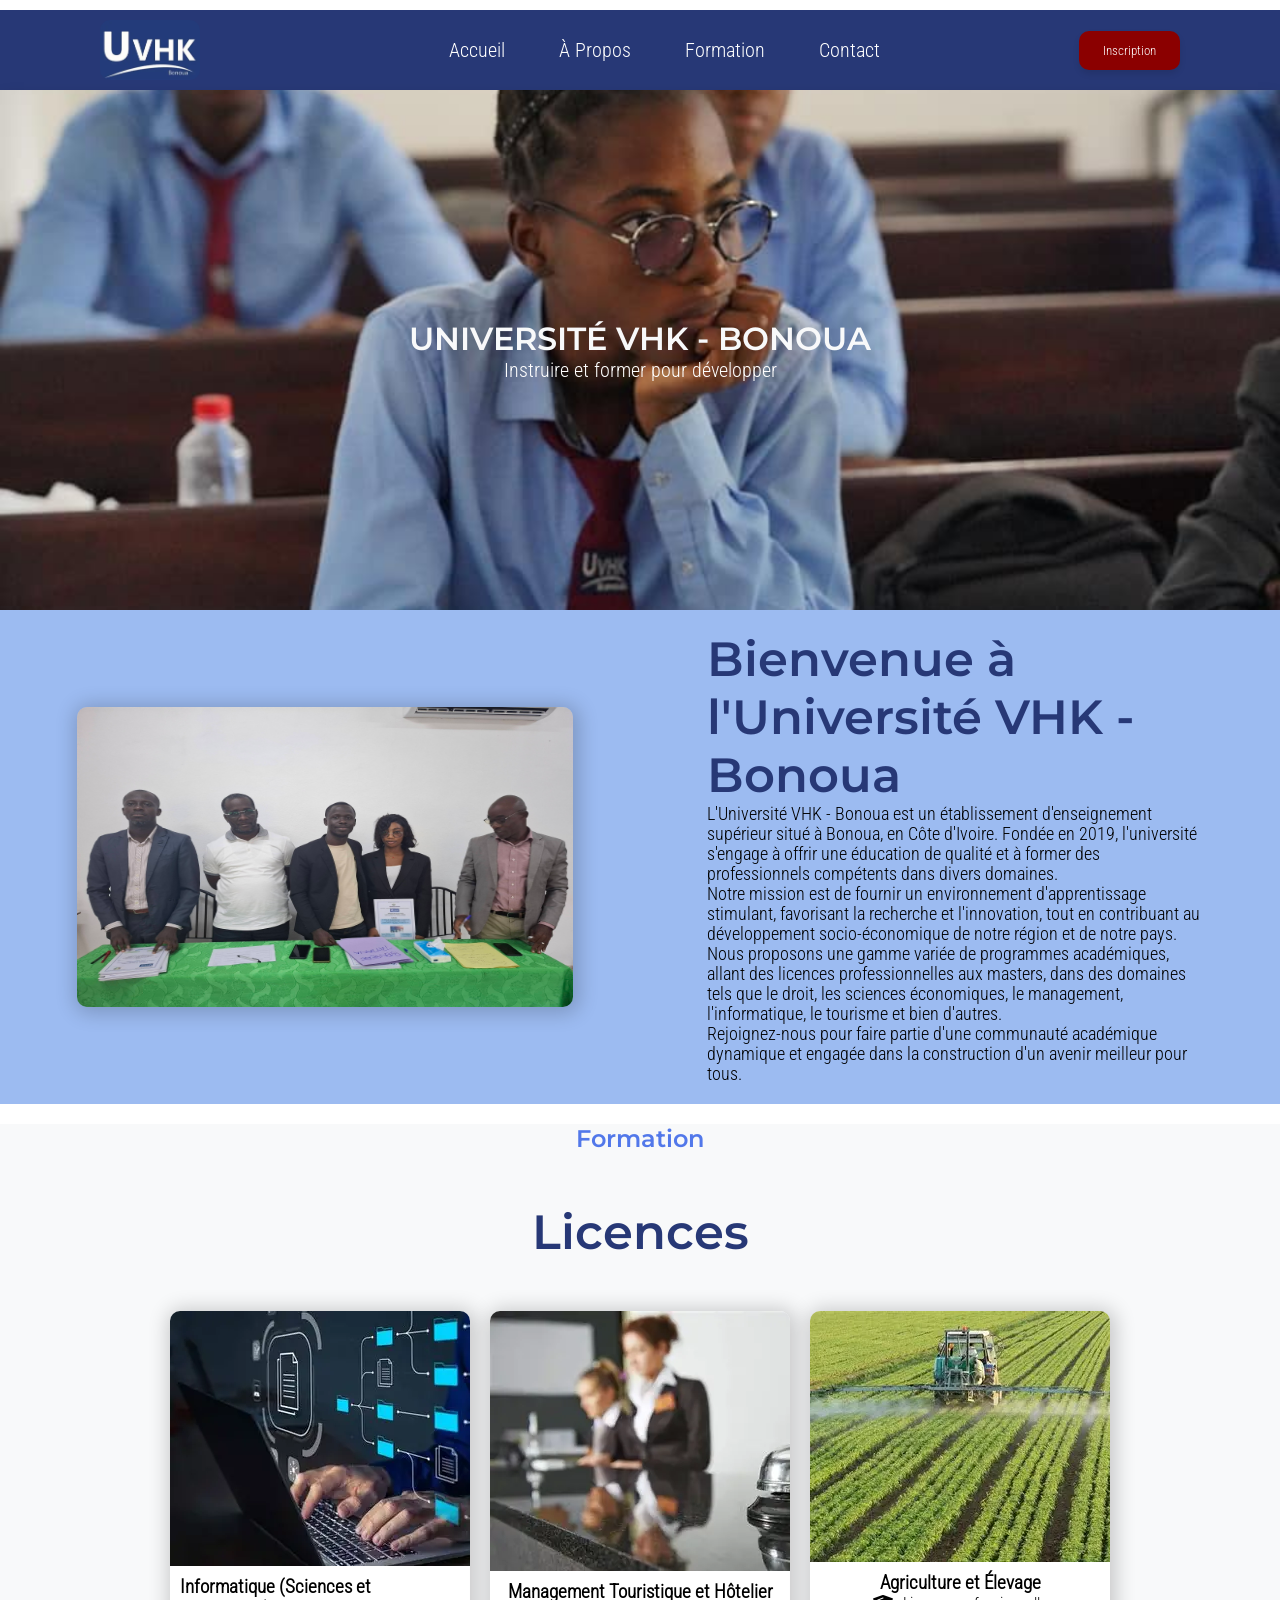
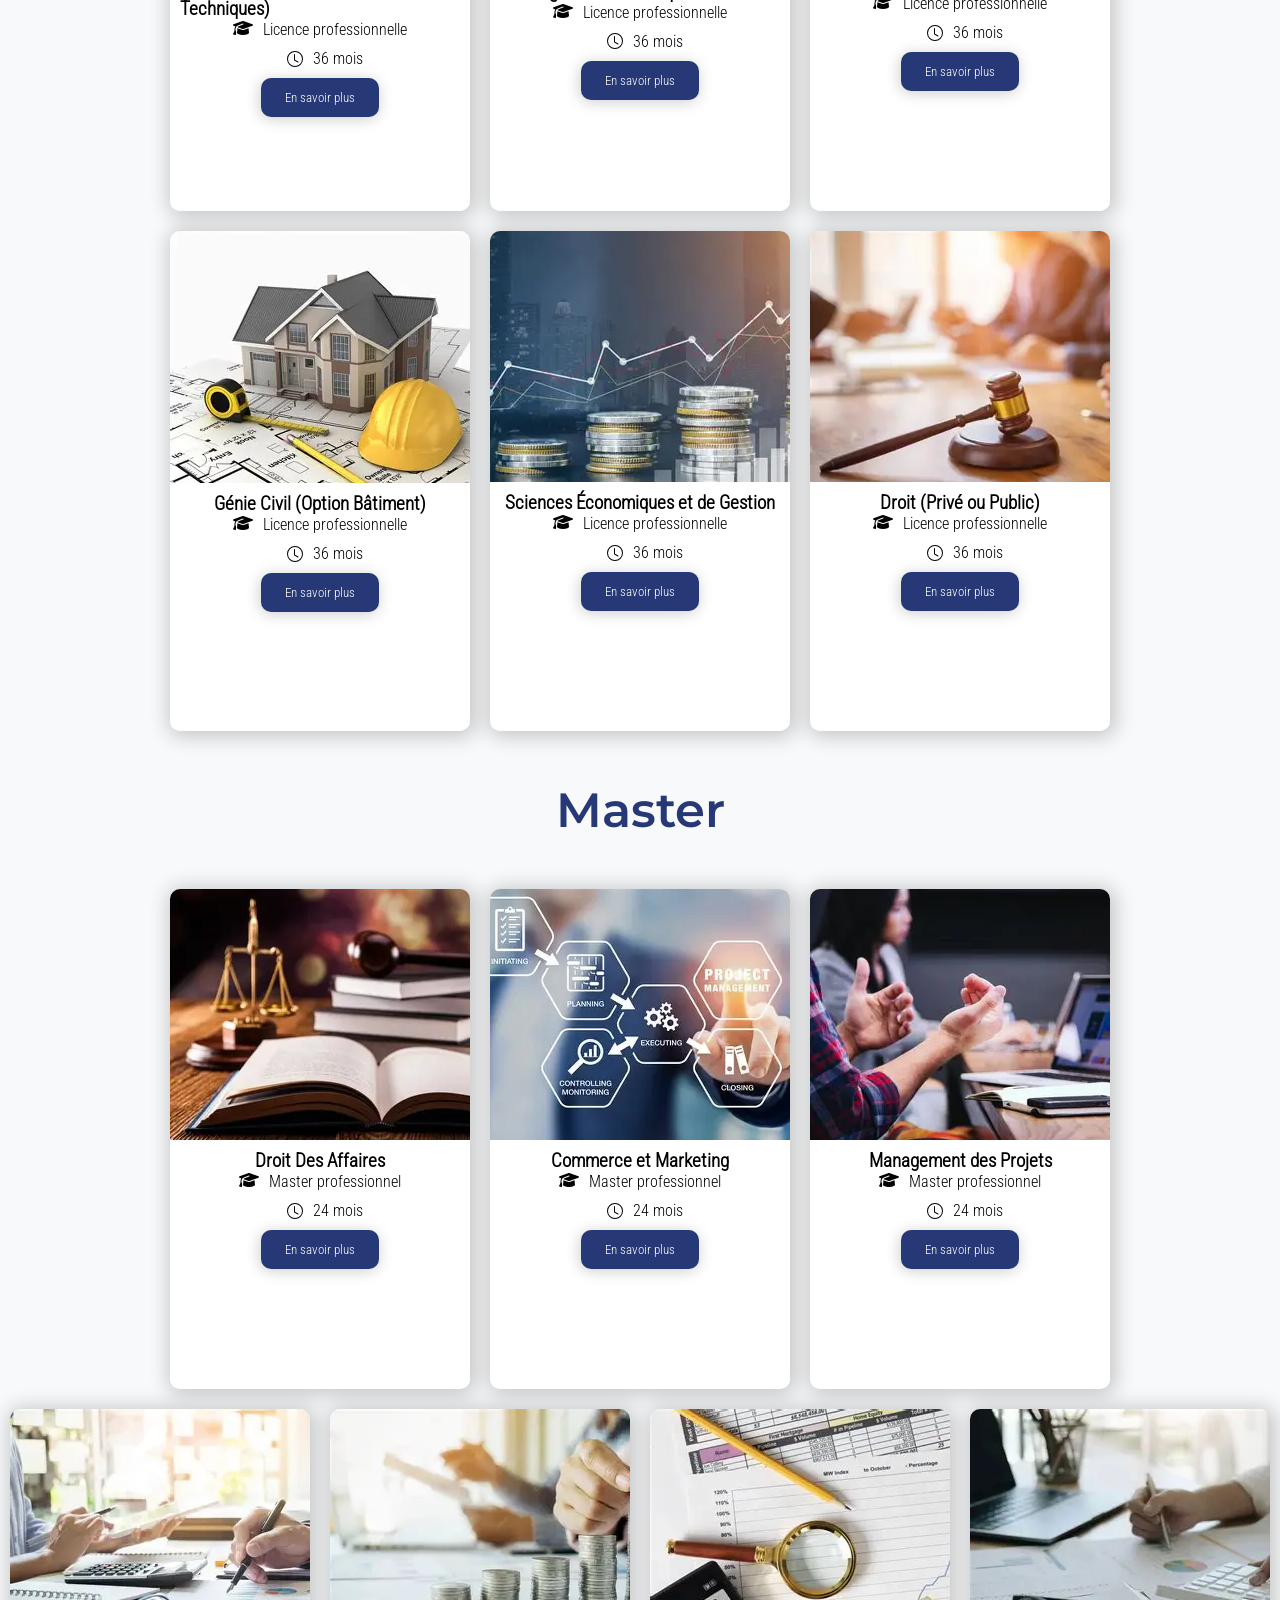
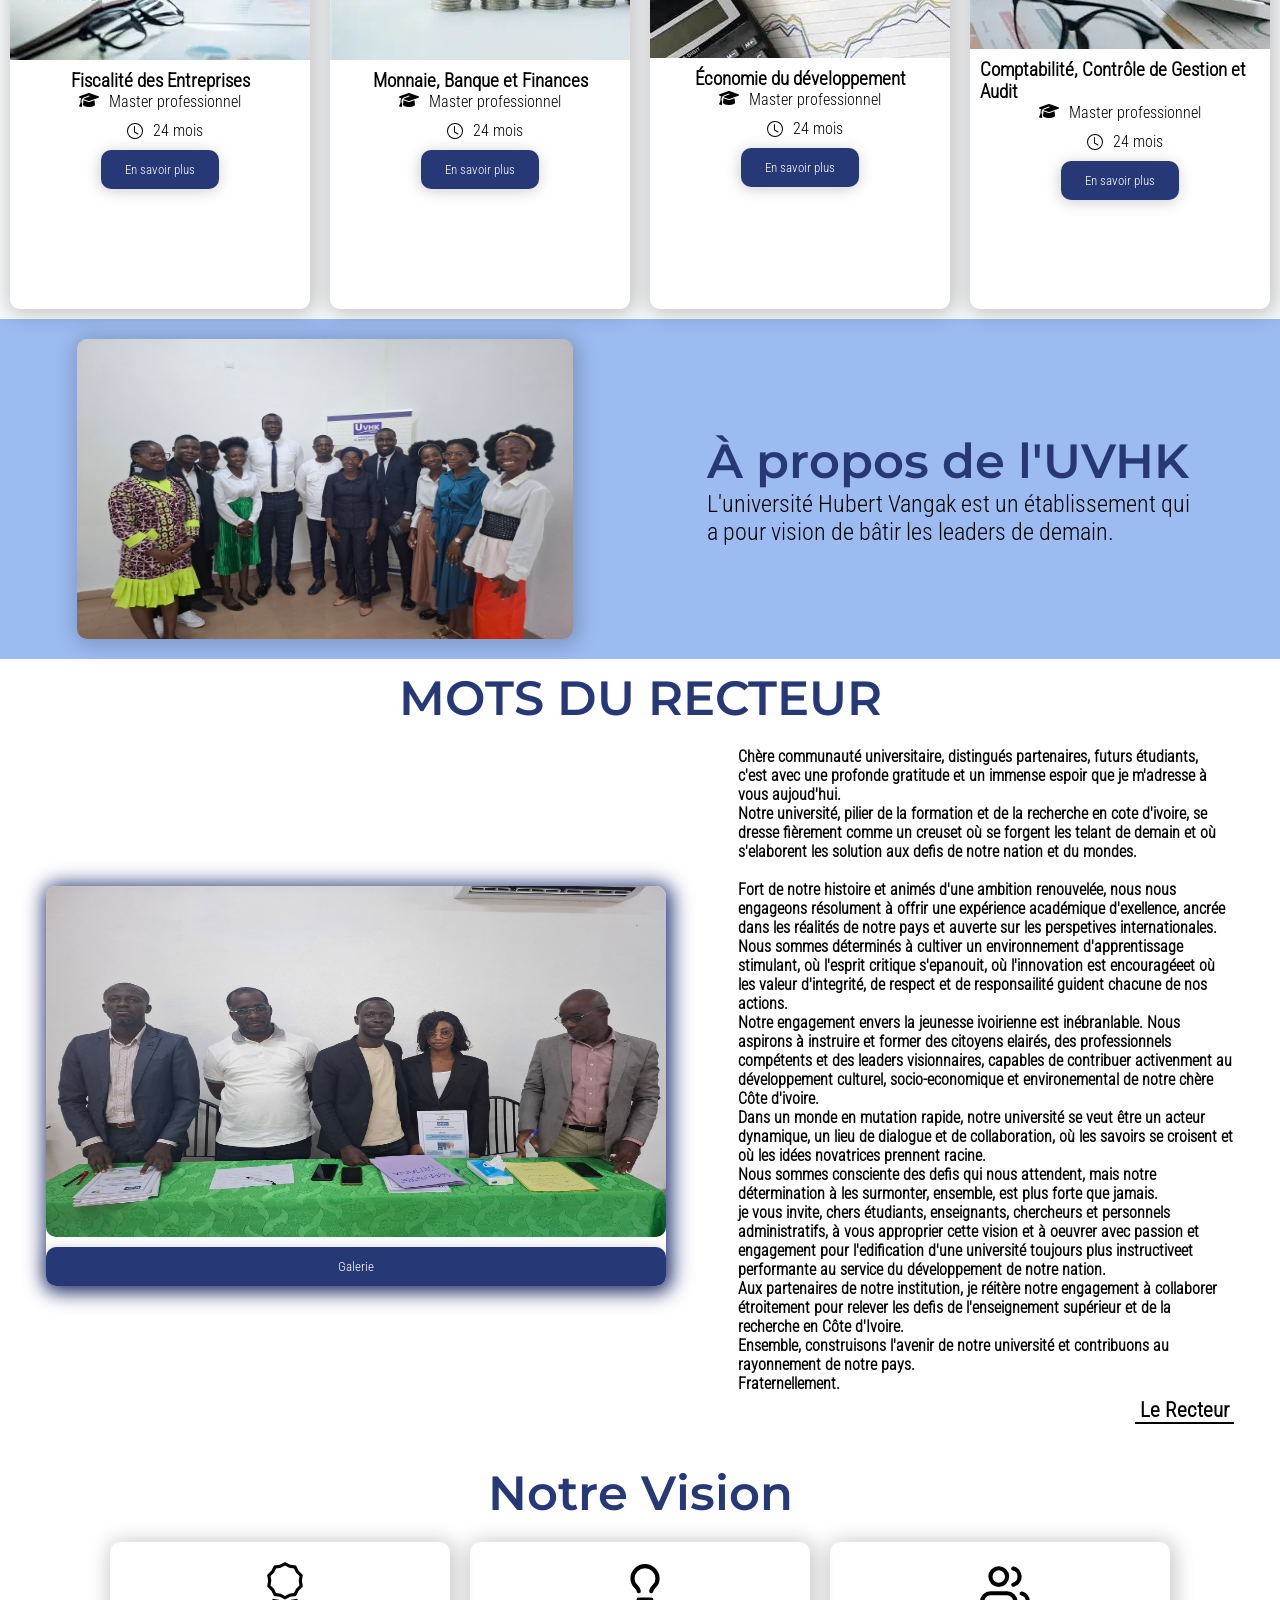
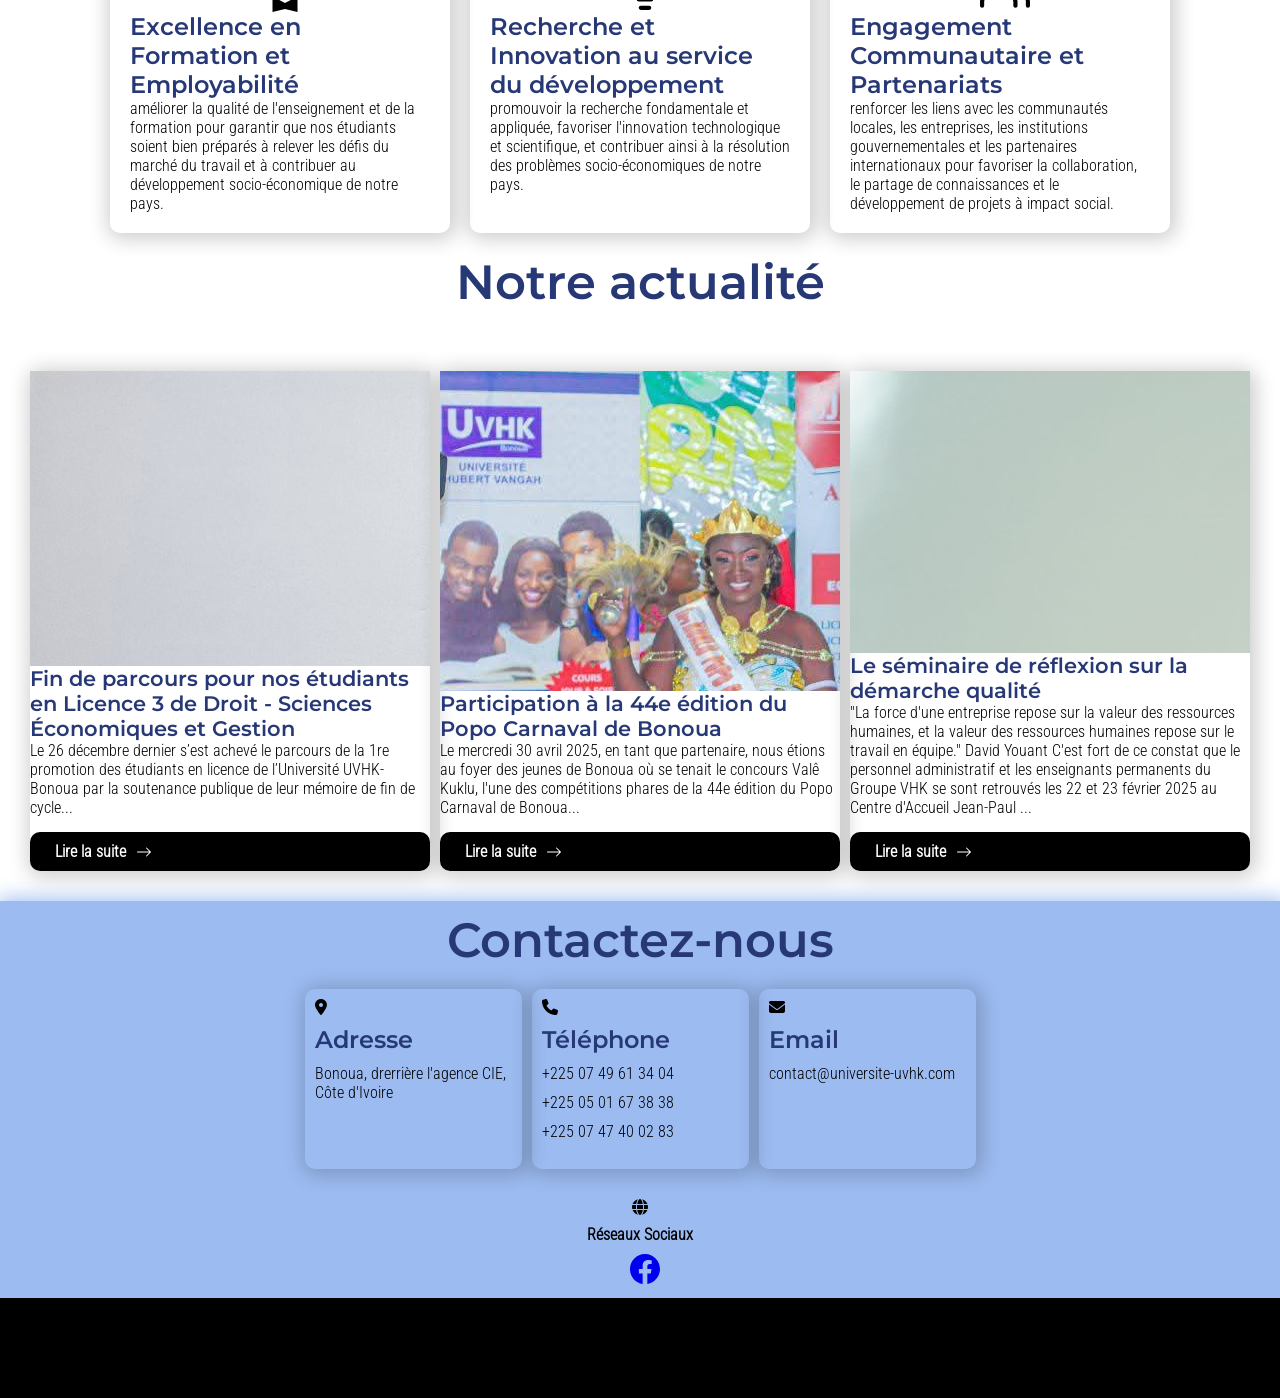
==== commit 6c7a4a05: "fin de la premier partie du projeck-debut de la partie resposive" ====
--- a/index.html
+++ b/index.html
@@ -317,6 +317,73 @@
                 </div>
             </div>
         </section>
+            <header class="apropos">
+        <div class="img_presentation">
+            <img src="./assets/img/actu5.jpg" alt="">
+        </div>
+        <div class="presentation">
+            <h1>À propos de l'UVHK</h1>
+            <p>L'université Hubert Vangak est un établissement qui a pour vision de bâtir les leaders de demain.</p>
+        </div>
+    </header>
+    <div class="clear">
+        <h1>MOTS DU RECTEUR</h1>
+    </div>
+    <article class="main_apropos">
+        <div class="img_representative">
+            <img src="./assets/img/actu1.jpg" alt="">
+            <button>Galerie</button>
+        </div>
+        
+        <div class="mots_resteur">
+            <p>Chère communauté universitaire, distingués partenaires, futurs étudiants,</p>
+            <p>c'est avec une profonde gratitude et un immense espoir que je m'adresse à vous aujoud'hui.</p>
+            <p>Notre université, pilier de la formation et de la recherche en cote d'ivoire, se dresse fièrement comme un creuset où se forgent les telant de demain et où s'elaborent les solution aux defis de notre nation et du mondes.</p><br>
+            <p>Fort de notre histoire et animés d'une ambition renouvelée, nous nous engageons résolument à offrir une expérience académique d'exellence, ancrée dans les réalités de notre pays et auverte sur les perspetives internationales. </p>
+            <p>Nous sommes déterminés à cultiver un environnement d'apprentissage stimulant, où l'esprit critique s'epanouit, où l'innovation est encouragéeet où les valeur d'integrité, de respect et de responsailité guident chacune de nos actions. </p>
+            <p>Notre engagement envers la jeunesse ivoirienne est inébranlable. Nous aspirons à instruire et former des citoyens elairés, des professionnels compétents et des leaders visionnaires, capables de contribuer activenment au développement culturel, socio-economique et environemental de notre chère Côte d'ivoire. </p>
+            <p>Dans un monde en mutation rapide, notre université se veut être un acteur dynamique, un lieu de dialogue et de collaboration, où les savoirs se croisent et où les idées novatrices prennent racine.</p>
+            <p>Nous sommes consciente des defis qui nous attendent, mais notre détermination à les surmonter, ensemble, est plus forte que jamais.</p>
+            <p>je vous invite, chers étudiants, enseignants, chercheurs et personnels administratifs, à vous approprier cette vision et à oeuvrer avec passion et engagement pour l'edification d'une université toujours plus instructiveet performante au service du développement de notre nation.</p>
+            <p>Aux partenaires de notre institution, je réitère notre engagement à collaborer étroitement pour relever les defis de l'enseignement supérieur et de la recherche en Côte d'Ivoire. </p>
+            <p>Ensemble, construisons l'avenir de notre université et contribuons au rayonnement de notre pays.</p>
+            <p>Fraternellement.</p>
+            <p class="rect"> Le Recteur</p>
+        </div>
+        
+    </article>
+    <section class="main-objective">
+        <h1>Notre Vision</h1>
+        <div class="objective">
+            <div class="start">
+                <svg xmlns="http://www.w3.org/2000/svg" width="50" height="50" fill="currentColor" class="bi bi-award" viewBox="0 0 16 16">
+                    <path d="M9.669.864 8 0 6.331.864l-1.858.282-.842 1.68-1.337 1.32L2.6 6l-.306 1.854 1.337 1.32.842 1.68 1.858.282L8 12l1.669-.864 1.858-.282.842-1.68 1.337-1.32L13.4 6l.306-1.854-1.337-1.32-.842-1.68zm1.196 1.193.684 1.365 1.086 1.072L12.387 6l.248 1.506-1.086 1.072-.684 1.365-1.51.229L8 10.874l-1.355-.702-1.51-.229-.684-1.365-1.086-1.072L3.614 6l-.25-1.506 1.087-1.072.684-1.365 1.51-.229L8 1.126l1.356.702z"/>
+                    <path d="M4 11.794V16l4-1 4 1v-4.206l-2.018.306L8 13.126 6.018 12.1z"/>
+                </svg>
+                <h2>Excellence en Formation et Employabilité</h2>
+                <p>améliorer la qualité de l'enseignement et de la formation pour garantir que nos étudiants soient bien préparés à relever les défis du marché du travail et à contribuer au développement socio-économique de notre pays.</p>
+            </div>
+            <div class="center">
+                <svg xmlns="http://www.w3.org/2000/svg" width="50" height="50" viewBox="0 0 24 24" fill="none" stroke="currentColor" stroke-width="2" stroke-linecap="round" stroke-linejoin="round" class="lucide lucide-lightbulb w-8 h-8">
+                    <path d="M15 14c.2-1 .7-1.7 1.5-2.5 1-.9 1.5-2.2 1.5-3.5A6 6 0 0 0 6 8c0 1 .2 2.2 1.5 3.5.7.7 1.3 1.5 1.5 2.5"></path>
+                    <path d="M9 18h6"></path>
+                    <path d="M10 22h4"></path>
+                </svg>
+                <h2>Recherche et Innovation au service du développement</h2>
+                <p>promouvoir la recherche fondamentale et appliquée, favoriser l'innovation technologique et scientifique, et contribuer ainsi à la résolution des problèmes socio-économiques de notre pays.</p>
+            </div>
+            <div class="end">
+                <svg xmlns="http://www.w3.org/2000/svg" width="50" height="50" viewBox="0 0 24 24" fill="none" stroke="currentColor" stroke-width="2" stroke-linecap="round" stroke-linejoin="round" class="lucide lucide-users w-8 h-8">
+                    <path d="M17 21v-2a4 4 0 0 0-4-4H5a4 4 0 0 0-4 4v2"></path>
+                    <circle cx="9" cy="7" r="4"></circle>
+                    <path d="M23 21v-2a4 4 0 0 0-3-3.87"></path>
+                    <path d="M16 3.13a4 4 0 0 1 0 7.75"></path>
+                </svg>
+                <h2>Engagement Communautaire et Partenariats</h2>
+                <p>renforcer les liens avec les communautés locales, les entreprises, les institutions gouvernementales et les partenaires internationaux pour favoriser la collaboration, le partage de connaissances et le développement de projets à impact social.</p>
+            </div>
+        </div>
+    </section>
         <section class="actuality-section">
             <h1>Notre actualité</h1>
                 <div class="actuality">
@@ -366,6 +433,40 @@
                 </div>
         </section>
     </article>
+    <section class="contact">
+        <h1>Contactez-nous</h1>
+        <div class="contact-info">
+            <div class="contact-item">
+                <i class="fas fa-map-marker-alt"></i>
+                <h4>Adresse</h4>
+                <p>Bonoua, drerrière l'agence CIE, Côte d'Ivoire</p>
+            </div>
+            <div class="contact-item">
+                <i class="fas fa-phone"></i>
+                <h4>Téléphone</h4>
+                <p>+225 07 49 61 34 04</p>
+                <p>+225 05 01 67 38 38</p>
+                <p>+225 07 47 40 02 83</p>
+            </div>
+            <div class="contact-item">
+                <i class="fas fa-envelope"></i>
+                <h4>Email</h4>
+                <p>contact@universite-uvhk.com</p>
+            </div>
+            
+        </div>
+        <div class="reseau">
+            <i class="fas fa-globe"></i>
+            <h4>Réseaux Sociaux</h4>
+            <div class="reseaux-social">
+                    <a href="#">
+                        <svg xmlns="http://www.w3.org/2000/svg" width="30" height="30" fill="currentColor" class="bi bi-facebook" viewBox="0 0 16 16">
+                            <path d="M16 8.049c0-4.446-3.582-8.05-8-8.05C3.58 0-.002 3.603-.002 8.05c0 4.017 2.926 7.347 6.75 7.951v-5.625h-2.03V8.05H6.75V6.275c0-2.017 1.195-3.131 3.022-3.131.876 0 1.791.157 1.791.157v1.98h-1.009c-.993 0-1.303.621-1.303 1.258v1.51h2.218l-.354 2.326H9.25V16c3.824-.604 6.75-3.934 6.75-7.951"/>
+                        </svg>
+                    </a>
+            </div>  
+        </div>
+    </section>
     <footer>
         
     </footer>
